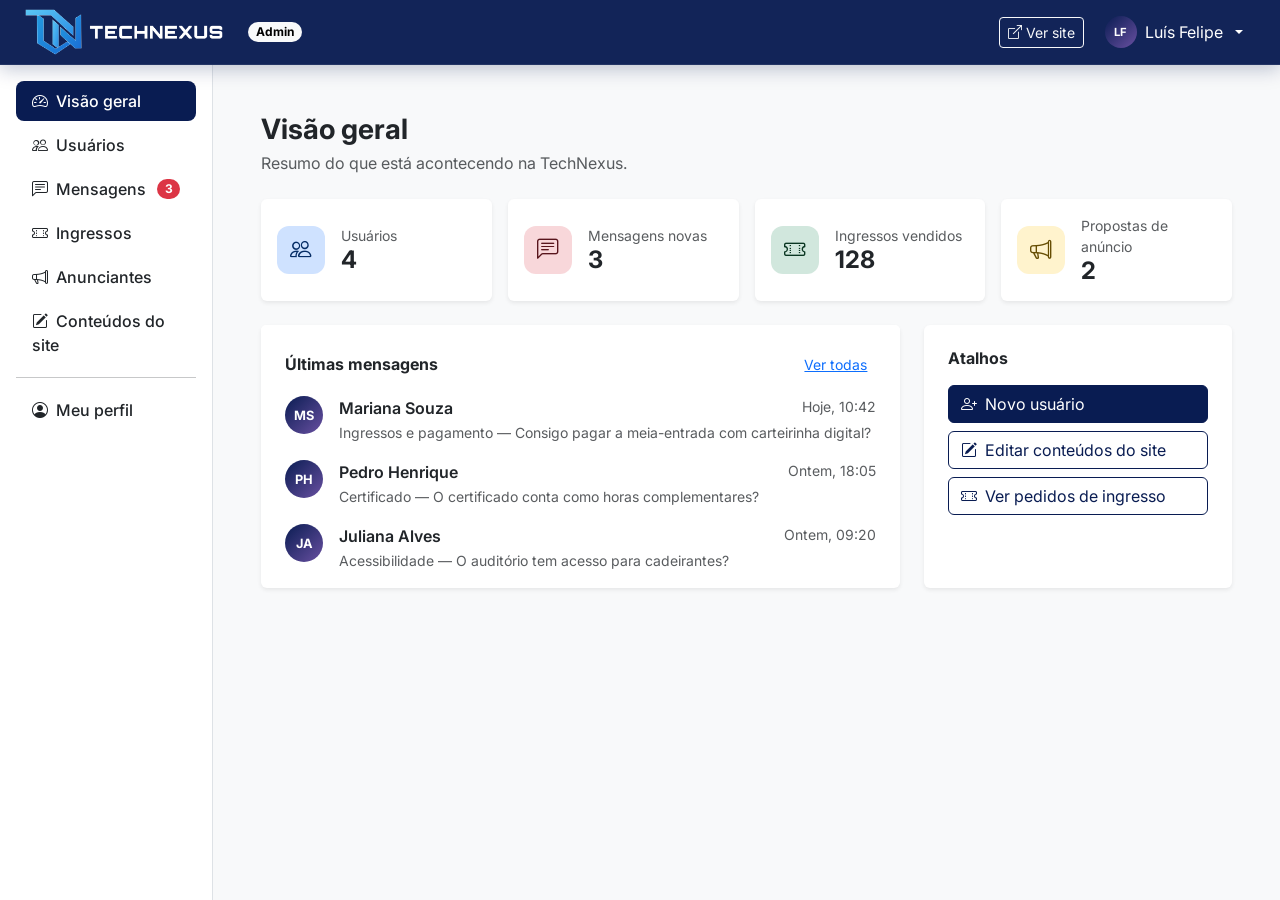
==== admin/index.html @ 6890a33f "Novas páginas, logos refeitas e palestrantes com rolagem - Logos refeitas sem os pontos de luz, com " ====
<!DOCTYPE html>
<html lang="pt-BR">
<head>
    <meta charset="UTF-8">
    <meta name="viewport" content="width=device-width, initial-scale=1.0">
    <meta name="robots" content="noindex, nofollow">
    <title>TechNexus | Painel Administrativo</title>
    <link rel="icon" type="image/png" href="../img/logo.sem.texto.png">
    <link rel="preconnect" href="https://fonts.googleapis.com">
    <link rel="preconnect" href="https://fonts.gstatic.com" crossorigin>
    <link href="https://fonts.googleapis.com/css2?family=Inter:wght@400;500;600;700;800&display=swap" rel="stylesheet">
    <link href="https://cdn.jsdelivr.net/npm/bootstrap@5.3.9/dist/css/bootstrap.min.css" rel="stylesheet" integrity="sha384-yEPZ7jP9S0QKiUQ0m3jjsO4ProIW7wvR9gXkI7JOGa2XVsw53Yke2bsdkBbjmmiX" crossorigin="anonymous">
    <link href="https://cdn.jsdelivr.net/npm/bootstrap-icons@1.11.3/font/bootstrap-icons.min.css" rel="stylesheet">
    <link rel="stylesheet" href="../css/style.css">
</head>
<body class="bg-light text-dark">
    <!-- ===== MENU SUPERIOR DO PAINEL ===== -->
    <header class="sticky-top">
        <nav class="navbar navbar-dark navbar-technexus" aria-label="Menu do painel">
            <div class="container-fluid px-3 px-lg-4">
                <div class="d-flex align-items-center gap-2">
                    <button class="btn btn-link text-white d-lg-none p-1" type="button" data-bs-toggle="offcanvas" data-bs-target="#menuAdmin" aria-controls="menuAdmin" aria-label="Abrir menu do painel">
                        <i class="bi bi-list fs-3"></i>
                    </button>
                    <a class="navbar-brand py-0" href="index.html">
                        <img src="../img/logo.horizontal.png" alt="TechNexus" width="200" height="48">
                    </a>
                    <span class="badge rounded-pill text-bg-light d-none d-sm-inline">Admin</span>
                </div>

                <div class="d-flex align-items-center gap-2">
                    <a href="../index.html" class="btn btn-sm btn-outline-light d-none d-md-inline-block"><i class="bi bi-box-arrow-up-right me-1"></i>Ver site</a>
                    <div class="dropdown">
                        <button class="btn btn-link text-white text-decoration-none dropdown-toggle d-flex align-items-center gap-2" type="button" data-bs-toggle="dropdown" aria-expanded="false">
                            <span class="admin-avatar admin-avatar-sm">LF</span>
                            <span class="d-none d-md-inline">Luís Felipe</span>
                        </button>
                        <ul class="dropdown-menu dropdown-menu-end shadow">
                            <li><h6 class="dropdown-header">admin@technexus.com.br</h6></li>
                            <li><button class="dropdown-item" type="button" data-abrir-aba="#aba-perfil"><i class="bi bi-person me-2"></i>Meu perfil</button></li>
                            <li><a class="dropdown-item d-md-none" href="../index.html"><i class="bi bi-box-arrow-up-right me-2"></i>Ver site</a></li>
                            <li><hr class="dropdown-divider"></li>
                            <li><a class="dropdown-item text-danger" href="../index.html"><i class="bi bi-box-arrow-right me-2"></i>Sair</a></li>
                        </ul>
                    </div>
                </div>
            </div>
        </nav>
    </header>

    <div class="container-fluid">
        <div class="row">
            <!-- ===== MENU LATERAL (no celular vira offcanvas) ===== -->
            <aside class="col-lg-3 col-xl-2 p-0 bg-white border-end admin-lateral">
                <div class="offcanvas-lg offcanvas-start" tabindex="-1" id="menuAdmin" aria-labelledby="menuAdminTitulo">
                    <div class="offcanvas-header border-bottom">
                        <h2 class="offcanvas-title h5 fw-bold mb-0" id="menuAdminTitulo">Painel</h2>
                        <button type="button" class="btn-close" data-bs-dismiss="offcanvas" data-bs-target="#menuAdmin" aria-label="Fechar"></button>
                    </div>
                    <div class="offcanvas-body p-3">
                        <nav class="nav nav-pills flex-column gap-1 w-100 admin-menu" role="tablist" aria-label="Seções do painel">
                            <button class="nav-link text-start active" data-bs-toggle="pill" data-bs-target="#aba-dashboard" type="button" role="tab" aria-controls="aba-dashboard" aria-selected="true"><i class="bi bi-speedometer2 me-2"></i>Visão geral</button>
                            <button class="nav-link text-start" data-bs-toggle="pill" data-bs-target="#aba-usuarios" type="button" role="tab" aria-controls="aba-usuarios" aria-selected="false"><i class="bi bi-people me-2"></i>Usuários</button>
                            <button class="nav-link text-start d-flex align-items-center" data-bs-toggle="pill" data-bs-target="#aba-mensagens" type="button" role="tab" aria-controls="aba-mensagens" aria-selected="false"><i class="bi bi-chat-left-text me-2"></i>Mensagens<span class="badge rounded-pill text-bg-danger ms-auto">3</span></button>
                            <button class="nav-link text-start" data-bs-toggle="pill" data-bs-target="#aba-ingressos" type="button" role="tab" aria-controls="aba-ingressos" aria-selected="false"><i class="bi bi-ticket-perforated me-2"></i>Ingressos</button>
                            <button class="nav-link text-start" data-bs-toggle="pill" data-bs-target="#aba-anunciantes" type="button" role="tab" aria-controls="aba-anunciantes" aria-selected="false"><i class="bi bi-megaphone me-2"></i>Anunciantes</button>
                            <button class="nav-link text-start" data-bs-toggle="pill" data-bs-target="#aba-conteudos" type="button" role="tab" aria-controls="aba-conteudos" aria-selected="false"><i class="bi bi-pencil-square me-2"></i>Conteúdos do site</button>
                            <hr class="my-2">
                            <button class="nav-link text-start" data-bs-toggle="pill" data-bs-target="#aba-perfil" type="button" role="tab" aria-controls="aba-perfil" aria-selected="false"><i class="bi bi-person-circle me-2"></i>Meu perfil</button>
                        </nav>
                    </div>
                </div>
            </aside>

            <!-- ===== CONTEÚDO ===== -->
            <main class="col-lg-9 col-xl-10 p-3 p-md-4 p-xl-5">
                <div class="tab-content">

                    <!-- ===================== VISÃO GERAL ===================== -->
                    <section class="tab-pane fade show active" id="aba-dashboard" role="tabpanel" tabindex="0">
                        <h1 class="h3 fw-bold mb-1">Visão geral</h1>
                        <p class="text-body-secondary mb-4">Resumo do que está acontecendo na TechNexus.</p>

                        <div class="row g-3 mb-4">
                            <div class="col-6 col-xl-3">
                                <div class="card border-0 shadow-sm h-100">
                                    <div class="card-body d-flex align-items-center gap-3">
                                        <span class="admin-icone bg-primary-subtle text-primary-emphasis"><i class="bi bi-people"></i></span>
                                        <div>
                                            <p class="small text-body-secondary mb-0">Usuários</p>
                                            <p class="h4 fw-bold mb-0">4</p>
                                        </div>
                                    </div>
                                </div>
                            </div>
                            <div class="col-6 col-xl-3">
                                <div class="card border-0 shadow-sm h-100">
                                    <div class="card-body d-flex align-items-center gap-3">
                                        <span class="admin-icone bg-danger-subtle text-danger-emphasis"><i class="bi bi-chat-left-text"></i></span>
                                        <div>
                                            <p class="small text-body-secondary mb-0">Mensagens novas</p>
                                            <p class="h4 fw-bold mb-0">3</p>
                                        </div>
                                    </div>
                                </div>
                            </div>
                            <div class="col-6 col-xl-3">
                                <div class="card border-0 shadow-sm h-100">
                                    <div class="card-body d-flex align-items-center gap-3">
                                        <span class="admin-icone bg-success-subtle text-success-emphasis"><i class="bi bi-ticket-perforated"></i></span>
                                        <div>
                                            <p class="small text-body-secondary mb-0">Ingressos vendidos</p>
                                            <p class="h4 fw-bold mb-0">128</p>
                                        </div>
                                    </div>
                                </div>
                            </div>
                            <div class="col-6 col-xl-3">
                                <div class="card border-0 shadow-sm h-100">
                                    <div class="card-body d-flex align-items-center gap-3">
                                        <span class="admin-icone bg-warning-subtle text-warning-emphasis"><i class="bi bi-megaphone"></i></span>
                                        <div>
                                            <p class="small text-body-secondary mb-0">Propostas de anúncio</p>
                                            <p class="h4 fw-bold mb-0">2</p>
                                        </div>
                                    </div>
                                </div>
                            </div>
                        </div>

                        <div class="row g-4">
                            <div class="col-12 col-xl-8">
                                <div class="card border-0 shadow-sm h-100">
                                    <div class="card-header bg-white border-0 pt-4 px-4 d-flex justify-content-between align-items-center">
                                        <h2 class="h6 fw-bold mb-0">Últimas mensagens</h2>
                                        <button class="btn btn-sm btn-link" type="button" data-abrir-aba="#aba-mensagens">Ver todas</button>
                                    </div>
                                    <div class="list-group list-group-flush px-2 pb-2">
                                        <div class="list-group-item d-flex gap-3 align-items-start border-0">
                                            <span class="admin-avatar">MS</span>
                                            <div class="flex-grow-1">
                                                <div class="d-flex justify-content-between"><span class="fw-semibold">Mariana Souza</span><small class="text-body-secondary">Hoje, 10:42</small></div>
                                                <small class="text-body-secondary">Ingressos e pagamento — Consigo pagar a meia-entrada com carteirinha digital?</small>
                                            </div>
                                        </div>
                                        <div class="list-group-item d-flex gap-3 align-items-start border-0">
                                            <span class="admin-avatar">PH</span>
                                            <div class="flex-grow-1">
                                                <div class="d-flex justify-content-between"><span class="fw-semibold">Pedro Henrique</span><small class="text-body-secondary">Ontem, 18:05</small></div>
                                                <small class="text-body-secondary">Certificado — O certificado conta como horas complementares?</small>
                                            </div>
                                        </div>
                                        <div class="list-group-item d-flex gap-3 align-items-start border-0">
                                            <span class="admin-avatar">JA</span>
                                            <div class="flex-grow-1">
                                                <div class="d-flex justify-content-between"><span class="fw-semibold">Juliana Alves</span><small class="text-body-secondary">Ontem, 09:20</small></div>
                                                <small class="text-body-secondary">Acessibilidade — O auditório tem acesso para cadeirantes?</small>
                                            </div>
                                        </div>
                                    </div>
                                </div>
                            </div>
                            <div class="col-12 col-xl-4">
                                <div class="card border-0 shadow-sm h-100">
                                    <div class="card-body p-4">
                                        <h2 class="h6 fw-bold mb-3">Atalhos</h2>
                                        <div class="d-grid gap-2">
                                            <button class="btn btn-primary text-start" type="button" data-bs-toggle="modal" data-bs-target="#modalUsuario"><i class="bi bi-person-plus me-2"></i>Novo usuário</button>
                                            <button class="btn btn-outline-primary text-start" type="button" data-abrir-aba="#aba-conteudos"><i class="bi bi-pencil-square me-2"></i>Editar conteúdos do site</button>
                                            <button class="btn btn-outline-primary text-start" type="button" data-abrir-aba="#aba-ingressos"><i class="bi bi-ticket-perforated me-2"></i>Ver pedidos de ingresso</button>
                                        </div>
                                    </div>
                                </div>
                            </div>
                        </div>
                    </section>

                    <!-- ===================== USUÁRIOS (CRUD) ===================== -->
                    <section class="tab-pane fade" id="aba-usuarios" role="tabpanel" tabindex="0">
                        <div class="d-flex flex-wrap justify-content-between align-items-center gap-3 mb-4">
                            <div>
                                <h1 class="h3 fw-bold mb-1">Usuários</h1>
                                <p class="text-body-secondary mb-0">Cadastre, edite e exclua quem tem acesso ao painel.</p>
                            </div>
                            <button class="btn btn-primary fw-semibold" type="button" data-bs-toggle="modal" data-bs-target="#modalUsuario"><i class="bi bi-person-plus me-2"></i>Novo usuário</button>
                        </div>

                        <div class="card border-0 shadow-sm">
                            <div class="card-body p-3 p-md-4">
                                <div class="input-group mb-3 admin-busca">
                                    <span class="input-group-text bg-white"><i class="bi bi-search"></i></span>
                                    <input type="search" class="form-control" placeholder="Buscar por nome ou e-mail" data-filtrar="#tabelaUsuarios" aria-label="Buscar usuários">
                                </div>
                                <div class="table-responsive">
                                    <table class="table table-hover align-middle mb-0" id="tabelaUsuarios">
                                        <thead class="table-light">
                                            <tr>
                                                <th scope="col">Usuário</th>
                                                <th scope="col" class="d-none d-md-table-cell">E-mail</th>
                                                <th scope="col">Perfil</th>
                                                <th scope="col" class="d-none d-sm-table-cell">Status</th>
                                                <th scope="col" class="text-end">Ações</th>
                                            </tr>
                                        </thead>
                                        <tbody>
                                            <tr>
                                                <td><div class="d-flex align-items-center gap-2"><span class="admin-avatar">LF</span><span class="fw-semibold">Luís Felipe</span></div></td>
                                                <td class="d-none d-md-table-cell">admin@technexus.com.br</td>
                                                <td><span class="badge text-bg-primary">Administrador</span></td>
                                                <td class="d-none d-sm-table-cell"><span class="badge bg-success-subtle text-success-emphasis">Ativo</span></td>
                                                <td class="text-end text-nowrap">
                                                    <button class="btn btn-sm btn-outline-primary" type="button" data-bs-toggle="modal" data-bs-target="#modalUsuario" data-nome="Luís Felipe" data-email="admin@technexus.com.br" data-perfil="admin" aria-label="Editar Luís Felipe"><i class="bi bi-pencil"></i></button>
                                                    <button class="btn btn-sm btn-outline-danger" type="button" data-bs-toggle="modal" data-bs-target="#modalExcluir" data-nome="Luís Felipe" aria-label="Excluir Luís Felipe"><i class="bi bi-trash"></i></button>
                                                </td>
                                            </tr>
                                            <tr>
                                                <td><div class="d-flex align-items-center gap-2"><span class="admin-avatar">MA</span><span class="fw-semibold">Mariana</span></div></td>
                                                <td class="d-none d-md-table-cell">mari@technexus.com.br</td>
                                                <td><span class="badge text-bg-primary">Administrador</span></td>
                                                <td class="d-none d-sm-table-cell"><span class="badge bg-success-subtle text-success-emphasis">Ativo</span></td>
                                                <td class="text-end text-nowrap">
                                                    <button class="btn btn-sm btn-outline-primary" type="button" data-bs-toggle="modal" data-bs-target="#modalUsuario" data-nome="Mariana" data-email="mari@technexus.com.br" data-perfil="admin" aria-label="Editar Mariana"><i class="bi bi-pencil"></i></button>
                                                    <button class="btn btn-sm btn-outline-danger" type="button" data-bs-toggle="modal" data-bs-target="#modalExcluir" data-nome="Mariana" aria-label="Excluir Mariana"><i class="bi bi-trash"></i></button>
                                                </td>
                                            </tr>
                                            <tr>
                                                <td><div class="d-flex align-items-center gap-2"><span class="admin-avatar">IS</span><span class="fw-semibold">Isabela</span></div></td>
                                                <td class="d-none d-md-table-cell">isa@technexus.com.br</td>
                                                <td><span class="badge bg-secondary-subtle text-secondary-emphasis">Editor</span></td>
                                                <td class="d-none d-sm-table-cell"><span class="badge bg-success-subtle text-success-emphasis">Ativo</span></td>
                                                <td class="text-end text-nowrap">
                                                    <button class="btn btn-sm btn-outline-primary" type="button" data-bs-toggle="modal" data-bs-target="#modalUsuario" data-nome="Isabela" data-email="isa@technexus.com.br" data-perfil="editor" aria-label="Editar Isabela"><i class="bi bi-pencil"></i></button>
                                                    <button class="btn btn-sm btn-outline-danger" type="button" data-bs-toggle="modal" data-bs-target="#modalExcluir" data-nome="Isabela" aria-label="Excluir Isabela"><i class="bi bi-trash"></i></button>
                                                </td>
                                            </tr>
                                            <tr>
                                                <td><div class="d-flex align-items-center gap-2"><span class="admin-avatar">CO</span><span class="fw-semibold">Comercial</span></div></td>
                                                <td class="d-none d-md-table-cell">comercial@technexus.com.br</td>
                                                <td><span class="badge bg-secondary-subtle text-secondary-emphasis">Editor</span></td>
                                                <td class="d-none d-sm-table-cell"><span class="badge bg-secondary-subtle text-secondary-emphasis">Inativo</span></td>
                                                <td class="text-end text-nowrap">
                                                    <button class="btn btn-sm btn-outline-primary" type="button" data-bs-toggle="modal" data-bs-target="#modalUsuario" data-nome="Comercial" data-email="comercial@technexus.com.br" data-perfil="editor" aria-label="Editar Comercial"><i class="bi bi-pencil"></i></button>
                                                    <button class="btn btn-sm btn-outline-danger" type="button" data-bs-toggle="modal" data-bs-target="#modalExcluir" data-nome="Comercial" aria-label="Excluir Comercial"><i class="bi bi-trash"></i></button>
                                                </td>
                                            </tr>
                                        </tbody>
                                    </table>
                                </div>
                            </div>
                        </div>
                    </section>

                    <!-- ===================== MENSAGENS DE CONTATO ===================== -->
                    <section class="tab-pane fade" id="aba-mensagens" role="tabpanel" tabindex="0">
                        <h1 class="h3 fw-bold mb-1">Mensagens</h1>
                        <p class="text-body-secondary mb-4">Dúvidas enviadas pelo formulário da página Saiba mais.</p>

                        <div class="card border-0 shadow-sm">
                            <div class="card-body p-3 p-md-4">
                                <div class="d-flex flex-wrap gap-2 justify-content-between mb-3">
                                    <div class="btn-group" role="group" aria-label="Filtrar mensagens">
                                        <input type="radio" class="btn-check" name="filtroMsg" id="filtroTodas" autocomplete="off" checked>
                                        <label class="btn btn-sm btn-outline-primary" for="filtroTodas">Todas</label>
                                        <input type="radio" class="btn-check" name="filtroMsg" id="filtroNovas" autocomplete="off">
                                        <label class="btn btn-sm btn-outline-primary" for="filtroNovas">Não lidas</label>
                                        <input type="radio" class="btn-check" name="filtroMsg" id="filtroRespondidas" autocomplete="off">
                                        <label class="btn btn-sm btn-outline-primary" for="filtroRespondidas">Respondidas</label>
                                    </div>
                                    <div class="input-group input-group-sm admin-busca">
                                        <span class="input-group-text bg-white"><i class="bi bi-search"></i></span>
                                        <input type="search" class="form-control" placeholder="Buscar mensagem" data-filtrar="#tabelaMensagens" aria-label="Buscar mensagens">
                                    </div>
                                </div>
                                <div class="table-responsive">
                                    <table class="table table-hover align-middle mb-0" id="tabelaMensagens">
                                        <thead class="table-light">
                                            <tr>
                                                <th scope="col">Nome</th>
                                                <th scope="col">Assunto</th>
                                                <th scope="col" class="d-none d-md-table-cell">Recebida em</th>
                                                <th scope="col" class="d-none d-sm-table-cell">Status</th>
                                                <th scope="col" class="text-end">Ações</th>
                                            </tr>
                                        </thead>
                                        <tbody>
                                            <tr class="fw-semibold">
                                                <td>Mariana Souza</td>
                                                <td>Ingressos e pagamento</td>
                                                <td class="d-none d-md-table-cell">17/11/2026 10:42</td>
                                                <td class="d-none d-sm-table-cell"><span class="badge bg-danger-subtle text-danger-emphasis">Nova</span></td>
                                                <td class="text-end text-nowrap">
                                                    <button class="btn btn-sm btn-outline-primary" type="button" data-bs-toggle="modal" data-bs-target="#modalMensagem" data-nome="Mariana Souza" data-email="mariana.souza@email.com" data-assunto="Ingressos e pagamento" data-data="17/11/2026 10:42" data-mensagem="Olá! Consigo pagar a meia-entrada usando a carteirinha estudantil digital ou preciso levar a física?" aria-label="Ver mensagem de Mariana Souza"><i class="bi bi-eye"></i></button>
                                                    <button class="btn btn-sm btn-outline-danger" type="button" data-bs-toggle="modal" data-bs-target="#modalExcluir" data-nome="a mensagem de Mariana Souza" aria-label="Excluir mensagem de Mariana Souza"><i class="bi bi-trash"></i></button>
                                                </td>
                                            </tr>
                                            <tr class="fw-semibold">
                                                <td>Pedro Henrique</td>
                                                <td>Certificado</td>
                                                <td class="d-none d-md-table-cell">16/11/2026 18:05</td>
                                                <td class="d-none d-sm-table-cell"><span class="badge bg-danger-subtle text-danger-emphasis">Nova</span></td>
                                                <td class="text-end text-nowrap">
                                                    <button class="btn btn-sm btn-outline-primary" type="button" data-bs-toggle="modal" data-bs-target="#modalMensagem" data-nome="Pedro Henrique" data-email="pedro.h@email.com" data-assunto="Certificado" data-data="16/11/2026 18:05" data-mensagem="O certificado de 8 horas é aceito como horas complementares na minha faculdade? Ele vem com carga horária?" aria-label="Ver mensagem de Pedro Henrique"><i class="bi bi-eye"></i></button>
                                                    <button class="btn btn-sm btn-outline-danger" type="button" data-bs-toggle="modal" data-bs-target="#modalExcluir" data-nome="a mensagem de Pedro Henrique" aria-label="Excluir mensagem de Pedro Henrique"><i class="bi bi-trash"></i></button>
                                                </td>
                                            </tr>
                                            <tr class="fw-semibold">
                                                <td>Juliana Alves</td>
                                                <td>Acessibilidade</td>
                                                <td class="d-none d-md-table-cell">16/11/2026 09:20</td>
                                                <td class="d-none d-sm-table-cell"><span class="badge bg-danger-subtle text-danger-emphasis">Nova</span></td>
                                                <td class="text-end text-nowrap">
                                                    <button class="btn btn-sm btn-outline-primary" type="button" data-bs-toggle="modal" data-bs-target="#modalMensagem" data-nome="Juliana Alves" data-email="ju.alves@email.com" data-assunto="Acessibilidade" data-data="16/11/2026 09:20" data-mensagem="O Auditório Araújo Vianna tem acesso para cadeirantes e lugares reservados?" aria-label="Ver mensagem de Juliana Alves"><i class="bi bi-eye"></i></button>
                                                    <button class="btn btn-sm btn-outline-danger" type="button" data-bs-toggle="modal" data-bs-target="#modalExcluir" data-nome="a mensagem de Juliana Alves" aria-label="Excluir mensagem de Juliana Alves"><i class="bi bi-trash"></i></button>
                                                </td>
                                            </tr>
                                            <tr>
                                                <td>Rafael Lima</td>
                                                <td>Sugestão ou elogio</td>
                                                <td class="d-none d-md-table-cell">12/11/2026 14:31</td>
                                                <td class="d-none d-sm-table-cell"><span class="badge bg-success-subtle text-success-emphasis">Respondida</span></td>
                                                <td class="text-end text-nowrap">
                                                    <button class="btn btn-sm btn-outline-primary" type="button" data-bs-toggle="modal" data-bs-target="#modalMensagem" data-nome="Rafael Lima" data-email="rafael.lima@email.com" data-assunto="Sugestão ou elogio" data-data="12/11/2026 14:31" data-mensagem="Seria ótimo ter uma palestra sobre computação quântica na próxima edição!" aria-label="Ver mensagem de Rafael Lima"><i class="bi bi-eye"></i></button>
                                                    <button class="btn btn-sm btn-outline-danger" type="button" data-bs-toggle="modal" data-bs-target="#modalExcluir" data-nome="a mensagem de Rafael Lima" aria-label="Excluir mensagem de Rafael Lima"><i class="bi bi-trash"></i></button>
                                                </td>
                                            </tr>
                                        </tbody>
                                    </table>
                                </div>
                            </div>
                        </div>
                    </section>

                    <!-- ===================== INGRESSOS ===================== -->
                    <section class="tab-pane fade" id="aba-ingressos" role="tabpanel" tabindex="0">
                        <h1 class="h3 fw-bold mb-1">Ingressos</h1>
                        <p class="text-body-secondary mb-4">Pedidos feitos pela página de compra.</p>

                        <div class="card border-0 shadow-sm">
                            <div class="card-body p-3 p-md-4">
                                <div class="input-group mb-3 admin-busca">
                                    <span class="input-group-text bg-white"><i class="bi bi-search"></i></span>
                                    <input type="search" class="form-control" placeholder="Buscar por pedido ou comprador" data-filtrar="#tabelaIngressos" aria-label="Buscar pedidos">
                                </div>
                                <div class="table-responsive">
                                    <table class="table table-hover align-middle mb-0" id="tabelaIngressos">
                                        <thead class="table-light">
                                            <tr>
                                                <th scope="col">Pedido</th>
                                                <th scope="col">Comprador</th>
                                                <th scope="col">Ingresso</th>
                                                <th scope="col" class="d-none d-sm-table-cell">Qtd.</th>
                                                <th scope="col">Total</th>
                                                <th scope="col" class="d-none d-md-table-cell">Pagamento</th>
                                                <th scope="col">Status</th>
                                            </tr>
                                        </thead>
                                        <tbody>
                                            <tr>
                                                <td class="fw-semibold">#1042</td>
                                                <td>Ana Beatriz</td>
                                                <td>Estudante</td>
                                                <td class="d-none d-sm-table-cell">1</td>
                                                <td>R$ 60,00</td>
                                                <td class="d-none d-md-table-cell"><i class="bi bi-qr-code me-1"></i>Pix</td>
                                                <td><span class="badge bg-success-subtle text-success-emphasis">Pago</span></td>
                                            </tr>
                                            <tr>
                                                <td class="fw-semibold">#1041</td>
                                                <td>Carlos Eduardo</td>
                                                <td>VIP</td>
                                                <td class="d-none d-sm-table-cell">2</td>
                                                <td>R$ 440,00</td>
                                                <td class="d-none d-md-table-cell"><i class="bi bi-credit-card me-1"></i>Cartão</td>
                                                <td><span class="badge bg-success-subtle text-success-emphasis">Pago</span></td>
                                            </tr>
                                            <tr>
                                                <td class="fw-semibold">#1040</td>
                                                <td>Fernanda Costa</td>
                                                <td>Inteira</td>
                                                <td class="d-none d-sm-table-cell">1</td>
                                                <td>R$ 120,00</td>
                                                <td class="d-none d-md-table-cell"><i class="bi bi-upc me-1"></i>Boleto</td>
                                                <td><span class="badge bg-warning-subtle text-warning-emphasis">Aguardando</span></td>
                                            </tr>
                                            <tr>
                                                <td class="fw-semibold">#1039</td>
                                                <td>Gabriel Martins</td>
                                                <td>Inteira</td>
                                                <td class="d-none d-sm-table-cell">3</td>
                                                <td>R$ 360,00</td>
                                                <td class="d-none d-md-table-cell"><i class="bi bi-qr-code me-1"></i>Pix</td>
                                                <td><span class="badge bg-secondary-subtle text-secondary-emphasis">Cancelado</span></td>
                                            </tr>
                                        </tbody>
                                    </table>
                                </div>
                            </div>
                        </div>
                    </section>

                    <!-- ===================== ANUNCIANTES ===================== -->
                    <section class="tab-pane fade" id="aba-anunciantes" role="tabpanel" tabindex="0">
                        <h1 class="h3 fw-bold mb-1">Anunciantes</h1>
                        <p class="text-body-secondary mb-4">Propostas enviadas pela página Anuncie aqui.</p>

                        <div class="card border-0 shadow-sm">
                            <div class="card-body p-3 p-md-4">
                                <div class="table-responsive">
                                    <table class="table table-hover align-middle mb-0">
                                        <thead class="table-light">
                                            <tr>
                                                <th scope="col">Empresa</th>
                                                <th scope="col" class="d-none d-md-table-cell">Responsável</th>
                                                <th scope="col">Cota</th>
                                                <th scope="col" class="d-none d-sm-table-cell">Recebida em</th>
                                                <th scope="col">Status</th>
                                                <th scope="col" class="text-end">Ações</th>
                                            </tr>
                                        </thead>
                                        <tbody>
                                            <tr>
                                                <td class="fw-semibold">Empresa Exemplo Ltda.</td>
                                                <td class="d-none d-md-table-cell">Roberta Dias</td>
                                                <td><span class="badge bg-warning-subtle text-warning-emphasis">Ouro</span></td>
                                                <td class="d-none d-sm-table-cell">15/11/2026</td>
                                                <td><span class="badge bg-danger-subtle text-danger-emphasis">Nova</span></td>
                                                <td class="text-end text-nowrap">
                                                    <button class="btn btn-sm btn-outline-success" type="button" aria-label="Aprovar proposta"><i class="bi bi-check-lg"></i></button>
                                                    <button class="btn btn-sm btn-outline-danger" type="button" data-bs-toggle="modal" data-bs-target="#modalExcluir" data-nome="a proposta da Empresa Exemplo" aria-label="Excluir proposta"><i class="bi bi-trash"></i></button>
                                                </td>
                                            </tr>
                                            <tr>
                                                <td class="fw-semibold">Startup Modelo</td>
                                                <td class="d-none d-md-table-cell">Thiago Rocha</td>
                                                <td><span class="badge bg-secondary-subtle text-secondary-emphasis">Prata</span></td>
                                                <td class="d-none d-sm-table-cell">10/11/2026</td>
                                                <td><span class="badge bg-success-subtle text-success-emphasis">Aprovada</span></td>
                                                <td class="text-end text-nowrap">
                                                    <button class="btn btn-sm btn-outline-success" type="button" aria-label="Aprovar proposta" disabled><i class="bi bi-check-lg"></i></button>
                                                    <button class="btn btn-sm btn-outline-danger" type="button" data-bs-toggle="modal" data-bs-target="#modalExcluir" data-nome="a proposta da Startup Modelo" aria-label="Excluir proposta"><i class="bi bi-trash"></i></button>
                                                </td>
                                            </tr>
                                        </tbody>
                                    </table>
                                </div>
                            </div>
                        </div>
                    </section>

                    <!-- ===================== CONTEÚDOS DO SITE ===================== -->
                    <section class="tab-pane fade" id="aba-conteudos" role="tabpanel" tabindex="0">
                        <h1 class="h3 fw-bold mb-1">Conteúdos do site</h1>
                        <p class="text-body-secondary mb-4">Edite os textos que aparecem nas páginas públicas.</p>

                        <div class="row g-4">
                            <!-- Conteúdo 1: banner da página inicial -->
                            <div class="col-12 col-xxl-6">
                                <form class="card border-0 shadow-sm form-card h-100" data-salvar>
                                    <div class="card-body p-4">
                                        <h2 class="h5 fw-bold mb-1"><i class="bi bi-house-door me-2 text-primary"></i>Banner da página inicial</h2>
                                        <p class="small text-body-secondary mb-4">Primeira coisa que o visitante vê no site.</p>
                                        <div class="mb-3">
                                            <label for="bannerTitulo" class="form-label fw-semibold">Título</label>
                                            <input type="text" class="form-control" id="bannerTitulo" value="Bem-vindo à TechNexus" autocomplete="off">
                                        </div>
                                        <div class="mb-3">
                                            <label for="bannerFrase" class="form-label fw-semibold">Frase de destaque</label>
                                            <input type="text" class="form-control" id="bannerFrase" value="Tecnologia • Conhecimento • Conexões" autocomplete="off">
                                        </div>
                                        <div class="mb-4">
                                            <label for="bannerTexto" class="form-label fw-semibold">Texto</label>
                                            <textarea class="form-control" id="bannerTexto" rows="3" autocomplete="off">Um encontro para conhecer ideias, compartilhar experiências e descobrir soluções para o futuro da tecnologia.</textarea>
                                        </div>
                                        <button type="submit" class="btn btn-primary fw-semibold"><i class="bi bi-check2 me-2"></i>Salvar</button>
                                    </div>
                                </form>
                            </div>

                            <!-- Conteúdo 2: local e horário -->
                            <div class="col-12 col-xxl-6">
                                <form class="card border-0 shadow-sm form-card h-100" data-salvar>
                                    <div class="card-body p-4">
                                        <h2 class="h5 fw-bold mb-1"><i class="bi bi-geo-alt me-2 text-primary"></i>Local e horário</h2>
                                        <p class="small text-body-secondary mb-4">Aparece no rodapé e na página Saiba mais.</p>
                                        <div class="mb-3">
                                            <label for="localNome" class="form-label fw-semibold">Local</label>
                                            <input type="text" class="form-control" id="localNome" value="Auditório Araújo Vianna" autocomplete="off">
                                        </div>
                                        <div class="mb-3">
                                            <label for="localEndereco" class="form-label fw-semibold">Endereço</label>
                                            <input type="text" class="form-control" id="localEndereco" value="Av. Osvaldo Aranha, 685 — Parque Farroupilha, Porto Alegre - RS" autocomplete="off">
                                        </div>
                                        <div class="row g-3 mb-4">
                                            <div class="col-6">
                                                <label for="horaInicio" class="form-label fw-semibold">Início</label>
                                                <input type="time" class="form-control" id="horaInicio" value="08:30">
                                            </div>
                                            <div class="col-6">
                                                <label for="horaFim" class="form-label fw-semibold">Término</label>
                                                <input type="time" class="form-control" id="horaFim" value="17:00">
                                            </div>
                                        </div>
                                        <button type="submit" class="btn btn-primary fw-semibold"><i class="bi bi-check2 me-2"></i>Salvar</button>
                                    </div>
                                </form>
                            </div>

                            <!-- Conteúdo 3: palestras -->
                            <div class="col-12">
                                <form class="card border-0 shadow-sm form-card" data-salvar>
                                    <div class="card-body p-4">
                                        <h2 class="h5 fw-bold mb-1"><i class="bi bi-mic me-2 text-primary"></i>Palestras</h2>
                                        <p class="small text-body-secondary mb-4">Títulos e descrições das três palestras do evento.</p>

                                        <div class="accordion mb-4" id="editarPalestras">
                                            <div class="accordion-item">
                                                <h3 class="accordion-header">
                                                    <button class="accordion-button fw-semibold" type="button" data-bs-toggle="collapse" data-bs-target="#palestra1" aria-expanded="true" aria-controls="palestra1">Inteligência Artificial</button>
                                                </h3>
                                                <div id="palestra1" class="accordion-collapse collapse show" data-bs-parent="#editarPalestras">
                                                    <div class="accordion-body row g-3">
                                                        <div class="col-12 col-md-8">
                                                            <label for="p1Titulo" class="form-label fw-semibold">Título</label>
                                                            <input type="text" class="form-control" id="p1Titulo" value="O Futuro da IA e o Comportamento Humano" autocomplete="off">
                                                        </div>
                                                        <div class="col-12 col-md-4">
                                                            <label for="p1Palestrante" class="form-label fw-semibold">Palestrante</label>
                                                            <input type="text" class="form-control" id="p1Palestrante" value="Levi Martinelo" autocomplete="off">
                                                        </div>
                                                        <div class="col-12">
                                                            <label for="p1Descricao" class="form-label fw-semibold">Descrição</label>
                                                            <textarea class="form-control" id="p1Descricao" rows="2" autocomplete="off">Como os modelos generativos transformam a educação e o mercado de trabalho.</textarea>
                                                        </div>
                                                    </div>
                                                </div>
                                            </div>
                                            <div class="accordion-item">
                                                <h3 class="accordion-header">
                                                    <button class="accordion-button collapsed fw-semibold" type="button" data-bs-toggle="collapse" data-bs-target="#palestra2" aria-expanded="false" aria-controls="palestra2">Cibersegurança</button>
                                                </h3>
                                                <div id="palestra2" class="accordion-collapse collapse" data-bs-parent="#editarPalestras">
                                                    <div class="accordion-body row g-3">
                                                        <div class="col-12 col-md-8">
                                                            <label for="p2Titulo" class="form-label fw-semibold">Título</label>
                                                            <input type="text" class="form-control" id="p2Titulo" value="Defesa Cibernética na Era das Ameaças Automatizadas" autocomplete="off">
                                                        </div>
                                                        <div class="col-12 col-md-4">
                                                            <label for="p2Palestrante" class="form-label fw-semibold">Palestrante</label>
                                                            <input type="text" class="form-control" id="p2Palestrante" value="Aron Ribeiro" autocomplete="off">
                                                        </div>
                                                        <div class="col-12">
                                                            <label for="p2Descricao" class="form-label fw-semibold">Descrição</label>
                                                            <textarea class="form-control" id="p2Descricao" rows="2" autocomplete="off">Proteção de dados e estratégias para reduzir riscos no ambiente digital.</textarea>
                                                        </div>
                                                    </div>
                                                </div>
                                            </div>
                                            <div class="accordion-item">
                                                <h3 class="accordion-header">
                                                    <button class="accordion-button collapsed fw-semibold" type="button" data-bs-toggle="collapse" data-bs-target="#palestra3" aria-expanded="false" aria-controls="palestra3">Sustentabilidade</button>
                                                </h3>
                                                <div id="palestra3" class="accordion-collapse collapse" data-bs-parent="#editarPalestras">
                                                    <div class="accordion-body row g-3">
                                                        <div class="col-12 col-md-8">
                                                            <label for="p3Titulo" class="form-label fw-semibold">Título</label>
                                                            <input type="text" class="form-control" id="p3Titulo" value="Tecnologia Verde e Transição Energética" autocomplete="off">
                                                        </div>
                                                        <div class="col-12 col-md-4">
                                                            <label for="p3Palestrante" class="form-label fw-semibold">Palestrante</label>
                                                            <input type="text" class="form-control" id="p3Palestrante" value="Carmen Sualinno" autocomplete="off">
                                                        </div>
                                                        <div class="col-12">
                                                            <label for="p3Descricao" class="form-label fw-semibold">Descrição</label>
                                                            <textarea class="form-control" id="p3Descricao" rows="2" autocomplete="off">Inovações tecnológicas aplicadas à descarbonização e à economia sustentável.</textarea>
                                                        </div>
                                                    </div>
                                                </div>
                                            </div>
                                        </div>
                                        <button type="submit" class="btn btn-primary fw-semibold"><i class="bi bi-check2 me-2"></i>Salvar palestras</button>
                                    </div>
                                </form>
                            </div>
                        </div>
                    </section>

                    <!-- ===================== MEU PERFIL (usuário logado) ===================== -->
                    <section class="tab-pane fade" id="aba-perfil" role="tabpanel" tabindex="0">
                        <h1 class="h3 fw-bold mb-1">Meu perfil</h1>
                        <p class="text-body-secondary mb-4">Seus dados de acesso ao painel.</p>

                        <div class="row g-4">
                            <div class="col-12 col-lg-4">
                                <div class="card border-0 shadow-sm text-center h-100">
                                    <div class="card-body p-4">
                                        <img src="https://placehold.co/160x160/091c52/ffffff?text=LF" alt="Foto de perfil" class="rounded-circle mb-3 admin-foto" id="fotoPerfilPreview" width="120" height="120">
                                        <h2 class="h5 fw-bold mb-0">Luís Felipe</h2>
                                        <p class="small text-body-secondary mb-3">Administrador</p>
                                        <label for="fotoPerfil" class="btn btn-sm btn-outline-primary"><i class="bi bi-camera me-1"></i>Trocar foto</label>
                                        <input type="file" class="d-none" id="fotoPerfil" accept="image/*" data-preview="#fotoPerfilPreview">
                                        <hr>
                                        <ul class="list-unstyled small text-start mb-0">
                                            <li class="d-flex justify-content-between mb-2"><span class="text-body-secondary">Último acesso</span><span>17/11/2026 09:12</span></li>
                                            <li class="d-flex justify-content-between"><span class="text-body-secondary">Membro desde</span><span>01/10/2026</span></li>
                                        </ul>
                                    </div>
                                </div>
                            </div>
                            <div class="col-12 col-lg-8">
                                <form class="card border-0 shadow-sm form-card h-100" data-salvar>
                                    <div class="card-body p-4">
                                        <h2 class="h6 fw-bold text-uppercase text-primary-emphasis mb-3">Dados pessoais</h2>
                                        <div class="row g-3 mb-4">
                                            <div class="col-12 col-md-6">
                                                <label for="perfilNome" class="form-label fw-semibold">Nome</label>
                                                <input type="text" class="form-control" id="perfilNome" value="Luís Felipe" autocomplete="name">
                                            </div>
                                            <div class="col-12 col-md-6">
                                                <label for="perfilEmail" class="form-label fw-semibold">E-mail</label>
                                                <input type="email" class="form-control" id="perfilEmail" value="admin@technexus.com.br" autocomplete="email" inputmode="email">
                                            </div>
                                        </div>
                                        <h2 class="h6 fw-bold text-uppercase text-primary-emphasis mb-3">Alterar senha</h2>
                                        <div class="row g-3 mb-4">
                                            <div class="col-12 col-md-4">
                                                <label for="senhaAtual" class="form-label fw-semibold">Senha atual</label>
                                                <input type="password" class="form-control" id="senhaAtual" autocomplete="current-password">
                                            </div>
                                            <div class="col-12 col-md-4">
                                                <label for="senhaNova" class="form-label fw-semibold">Nova senha</label>
                                                <input type="password" class="form-control" id="senhaNova" autocomplete="new-password" minlength="8">
                                            </div>
                                            <div class="col-12 col-md-4">
                                                <label for="senhaConfirmar" class="form-label fw-semibold">Confirmar senha</label>
                                                <input type="password" class="form-control" id="senhaConfirmar" autocomplete="new-password" minlength="8">
                                            </div>
                                        </div>
                                        <button type="submit" class="btn btn-primary fw-semibold"><i class="bi bi-check2 me-2"></i>Salvar alterações</button>
                                    </div>
                                </form>
                            </div>
                        </div>
                    </section>
                </div>
            </main>
        </div>
    </div>

    <!-- ===================== MODAL: NOVO / EDITAR USUÁRIO ===================== -->
    <div class="modal fade" id="modalUsuario" tabindex="-1" aria-labelledby="modalUsuarioTitulo" aria-hidden="true">
        <div class="modal-dialog modal-dialog-centered">
            <form class="modal-content form-card" data-salvar>
                <div class="modal-header">
                    <h2 class="modal-title h5 fw-bold" id="modalUsuarioTitulo">Novo usuário</h2>
                    <button type="button" class="btn-close" data-bs-dismiss="modal" aria-label="Fechar"></button>
                </div>
                <div class="modal-body">
                    <div class="d-flex align-items-center gap-3 mb-4">
                        <img src="https://placehold.co/160x160/eef1f8/526078?text=Foto" alt="Foto do usuário" class="rounded-circle admin-foto" id="fotoUsuarioPreview" width="72" height="72">
                        <div>
                            <label for="fotoUsuario" class="btn btn-sm btn-outline-primary"><i class="bi bi-upload me-1"></i>Enviar foto</label>
                            <input type="file" class="d-none" id="fotoUsuario" name="foto" accept="image/*" data-preview="#fotoUsuarioPreview">
                            <div class="form-text">JPG ou PNG, até 2 MB.</div>
                        </div>
                    </div>
                    <div class="mb-3">
                        <label for="usuarioNome" class="form-label fw-semibold">Nome *</label>
                        <input type="text" class="form-control" id="usuarioNome" name="nome" autocomplete="off" required>
                    </div>
                    <div class="mb-3">
                        <label for="usuarioEmail" class="form-label fw-semibold">E-mail *</label>
                        <input type="email" class="form-control" id="usuarioEmail" name="email" autocomplete="off" inputmode="email" required>
                    </div>
                    <div class="row g-3">
                        <div class="col-12 col-sm-6">
                            <label for="usuarioPerfil" class="form-label fw-semibold">Perfil *</label>
                            <select class="form-select" id="usuarioPerfil" name="perfil" required>
                                <option value="admin">Administrador</option>
                                <option value="editor" selected>Editor</option>
                            </select>
                        </div>
                        <div class="col-12 col-sm-6">
                            <label for="usuarioSenha" class="form-label fw-semibold">Senha <span id="senhaObrigatoria">*</span></label>
                            <input type="password" class="form-control" id="usuarioSenha" name="senha" autocomplete="new-password" minlength="8" required>
                            <div class="form-text d-none" id="senhaDica">Deixe em branco para manter a atual.</div>
                        </div>
                    </div>
                    <div class="form-check form-switch mt-3">
                        <input class="form-check-input" type="checkbox" role="switch" id="usuarioAtivo" name="ativo" checked>
                        <label class="form-check-label" for="usuarioAtivo">Usuário ativo</label>
                    </div>
                </div>
                <div class="modal-footer">
                    <button type="button" class="btn btn-outline-secondary" data-bs-dismiss="modal">Cancelar</button>
                    <button type="submit" class="btn btn-primary fw-semibold">Salvar</button>
                </div>
            </form>
        </div>
    </div>

    <!-- ===================== MODAL: CONFIRMAR EXCLUSÃO ===================== -->
    <div class="modal fade" id="modalExcluir" tabindex="-1" aria-labelledby="modalExcluirTitulo" aria-hidden="true">
        <div class="modal-dialog modal-dialog-centered modal-sm">
            <div class="modal-content">
                <div class="modal-body text-center p-4">
                    <span class="admin-icone bg-danger-subtle text-danger-emphasis mx-auto mb-3"><i class="bi bi-trash"></i></span>
                    <h2 class="h5 fw-bold" id="modalExcluirTitulo">Excluir?</h2>
                    <p class="small text-body-secondary mb-4">Tem certeza que deseja excluir <strong id="excluirNome">este item</strong>? Essa ação não pode ser desfeita.</p>
                    <div class="d-flex gap-2">
                        <button type="button" class="btn btn-outline-secondary w-50" data-bs-dismiss="modal">Cancelar</button>
                        <button type="button" class="btn btn-danger w-50" data-bs-dismiss="modal">Excluir</button>
                    </div>
                </div>
            </div>
        </div>
    </div>

    <!-- ===================== MODAL: VER MENSAGEM ===================== -->
    <div class="modal fade" id="modalMensagem" tabindex="-1" aria-labelledby="modalMensagemTitulo" aria-hidden="true">
        <div class="modal-dialog modal-dialog-centered modal-lg">
            <div class="modal-content">
                <div class="modal-header">
                    <div>
                        <h2 class="modal-title h5 fw-bold" id="modalMensagemTitulo">Mensagem</h2>
                        <span class="badge bg-primary-subtle text-primary-emphasis" id="msgAssunto"></span>
                    </div>
                    <button type="button" class="btn-close" data-bs-dismiss="modal" aria-label="Fechar"></button>
                </div>
                <div class="modal-body">
                    <dl class="row small mb-3">
                        <dt class="col-sm-3 text-body-secondary fw-normal">De</dt>
                        <dd class="col-sm-9 fw-semibold" id="msgNome"></dd>
                        <dt class="col-sm-3 text-body-secondary fw-normal">E-mail</dt>
                        <dd class="col-sm-9" id="msgEmail"></dd>
                        <dt class="col-sm-3 text-body-secondary fw-normal">Recebida em</dt>
                        <dd class="col-sm-9 mb-0" id="msgData"></dd>
                    </dl>
                    <div class="p-3 bg-light rounded-3 mb-3" id="msgTexto"></div>
                    <label for="msgResposta" class="form-label fw-semibold">Responder</label>
                    <textarea class="form-control" id="msgResposta" rows="3" placeholder="Escreva a resposta que será enviada por e-mail..."></textarea>
                </div>
                <div class="modal-footer">
                    <button type="button" class="btn btn-outline-secondary" data-bs-dismiss="modal">Fechar</button>
                    <button type="button" class="btn btn-primary fw-semibold" data-bs-dismiss="modal"><i class="bi bi-send me-2"></i>Enviar resposta</button>
                </div>
            </div>
        </div>
    </div>

    <!-- Aviso de "salvo" -->
    <div class="toast-container position-fixed bottom-0 end-0 p-3">
        <div class="toast align-items-center text-bg-success border-0" id="avisoSalvo" role="status" aria-live="polite" aria-atomic="true">
            <div class="d-flex">
                <div class="toast-body"><i class="bi bi-check-circle me-2"></i>Alterações salvas.</div>
                <button type="button" class="btn-close btn-close-white me-2 m-auto" data-bs-dismiss="toast" aria-label="Fechar"></button>
            </div>
        </div>
    </div>

    <script src="https://cdn.jsdelivr.net/npm/bootstrap@5.3.9/dist/js/bootstrap.bundle.min.js" integrity="sha384-WyOxWvTyr1QaMPfiPJSv76iReVthorl5uWlFtZPyK0IEB0hGzo9y5Bp9mYanr8Bu" crossorigin="anonymous"></script>
    <script>
        // Somente o front: nada é salvo de verdade ainda (o CRUD em PHP entra aqui depois)
        (function () {
            // Botões/links que abrem uma aba do painel (atalhos, "Meu perfil", "Ver todas")
            document.querySelectorAll("[data-abrir-aba]").forEach(el => {
                el.addEventListener("click", () => {
                    const botao = document.querySelector(`.admin-menu [data-bs-target="${el.dataset.abrirAba}"]`);
                    bootstrap.Tab.getOrCreateInstance(botao).show();
                });
            });

            // No celular, fecha o menu lateral ao escolher uma seção
            document.querySelectorAll(".admin-menu [data-bs-toggle='pill']").forEach(botao => {
                botao.addEventListener("shown.bs.tab", () => {
                    const menu = bootstrap.Offcanvas.getInstance("#menuAdmin");
                    if (menu) menu.hide();
                    window.scrollTo({ top: 0 });
                });
            });

            // Modal de usuário: "Novo" vem vazio, "Editar" vem preenchido
            const modalUsuario = document.getElementById("modalUsuario");
            modalUsuario.addEventListener("show.bs.modal", evento => {
                const origem = evento.relatedTarget;
                const editando = origem && origem.dataset.nome;
                modalUsuario.querySelector("form").reset();
                modalUsuario.querySelector("form").classList.remove("was-validated");
                document.getElementById("modalUsuarioTitulo").textContent = editando ? "Editar usuário" : "Novo usuário";
                document.getElementById("usuarioNome").value = editando ? origem.dataset.nome : "";
                document.getElementById("usuarioEmail").value = editando ? origem.dataset.email : "";
                if (editando) document.getElementById("usuarioPerfil").value = origem.dataset.perfil;
                document.getElementById("usuarioSenha").required = !editando;
                document.getElementById("senhaObrigatoria").classList.toggle("d-none", !!editando);
                document.getElementById("senhaDica").classList.toggle("d-none", !editando);
            });

            // Modal de exclusão mostra o nome do item
            document.getElementById("modalExcluir").addEventListener("show.bs.modal", evento => {
                document.getElementById("excluirNome").textContent = evento.relatedTarget.dataset.nome;
            });

            // Modal de mensagem é preenchido com os dados da linha
            document.getElementById("modalMensagem").addEventListener("show.bs.modal", evento => {
                const d = evento.relatedTarget.dataset;
                document.getElementById("msgNome").textContent = d.nome;
                document.getElementById("msgEmail").textContent = d.email;
                document.getElementById("msgData").textContent = d.data;
                document.getElementById("msgAssunto").textContent = d.assunto;
                document.getElementById("msgTexto").textContent = d.mensagem;
            });

            // Busca nas tabelas
            document.querySelectorAll("[data-filtrar]").forEach(campo => {
                campo.addEventListener("input", () => {
                    const termo = campo.value.toLowerCase();
                    document.querySelectorAll(campo.dataset.filtrar + " tbody tr").forEach(linha => {
                        linha.classList.toggle("d-none", !linha.textContent.toLowerCase().includes(termo));
                    });
                });
            });

            // Pré-visualização das fotos enviadas
            document.querySelectorAll("[data-preview]").forEach(input => {
                input.addEventListener("change", () => {
                    if (input.files[0]) document.querySelector(input.dataset.preview).src = URL.createObjectURL(input.files[0]);
                });
            });

            // Formulários: valida no estilo Bootstrap e mostra o aviso de "salvo"
            const aviso = bootstrap.Toast.getOrCreateInstance("#avisoSalvo");
            document.querySelectorAll("form[data-salvar]").forEach(form => {
                form.setAttribute("novalidate", "");
                form.addEventListener("submit", evento => {
                    evento.preventDefault();
                    if (!form.checkValidity()) {
                        form.classList.add("was-validated");
                        return;
                    }
                    form.classList.remove("was-validated");
                    const modal = form.closest(".modal");
                    if (modal) bootstrap.Modal.getInstance(modal).hide();
                    aviso.show();
                });
            });
        })();
    </script>
</body>
</html>
---- css/style.css ----
:root {
    --azul-marinho: #091c52;
    --azul: #0d6efd;
    --roxo: #6950a1;
    --texto: #212529;
    --cinza: #6c757d;
    --fundo-claro: #f5f6fa;
}

body {
    font-family: "Inter", Arial, Helvetica, sans-serif;
    color: var(--texto);
    background-color: #fff;
}

/* ===================== MENU ===================== */
.navbar-technexus {
    background: rgba(9, 28, 82, .96);
    backdrop-filter: blur(8px);
    -webkit-backdrop-filter: blur(8px);
    border-bottom: 1px solid rgba(255, 255, 255, .08);
    box-shadow: 0 4px 18px rgba(9, 28, 82, .25);
}

.navbar-technexus .navbar-brand span {
    letter-spacing: .02em;
}

.navbar-technexus .nav-link {
    color: rgba(255, 255, 255, .8);
    font-weight: 500;
    border-radius: 8px;
    padding: .5rem .85rem !important;
    transition: background-color .2s, color .2s;
}

.navbar-technexus .nav-link:hover,
.navbar-technexus .nav-link:focus {
    color: #fff;
    background-color: rgba(255, 255, 255, .08);
}

.navbar-technexus .nav-link.active {
    color: #fff;
    background-color: rgba(105, 80, 161, .55);
}

.btn-saiba-mais {
    color: var(--azul-marinho);
    background-color: #fff;
    border: 1px solid #fff;
    border-radius: 8px;
    transition: background-color .2s, color .2s, transform .2s;
}

.btn-saiba-mais:hover,
.btn-saiba-mais:focus,
.btn-saiba-mais.active {
    color: #fff;
    background-color: var(--roxo);
    border-color: var(--roxo);
    transform: translateY(-1px);
}

/* No celular o menu aberto vira uma lista com separação */
@media (max-width: 991.98px) {
    .navbar-technexus .navbar-collapse {
        padding: .75rem 0 1rem;
    }

    .navbar-technexus .btn-saiba-mais {
        width: 100%;
    }
}

/* ===================== RODAPÉ ===================== */
.footer-technexus {
    background: linear-gradient(160deg, #071640 0%, var(--azul-marinho) 55%, #2c2466 100%);
}

.footer-titulo {
    font-size: .8rem;
    font-weight: 700;
    text-transform: uppercase;
    letter-spacing: .08em;
    color: #fff;
    margin-bottom: 1rem;
}

.footer-texto {
    color: rgba(255, 255, 255, .7);
}

.footer-links li {
    margin-bottom: .55rem;
}

.footer-links a,
.footer-topo {
    color: rgba(255, 255, 255, .7);
    text-decoration: none;
    transition: color .2s;
}

.footer-links a:hover,
.footer-topo:hover {
    color: #fff;
}

.footer-icone {
    color: #8fa8ff;
}

.footer-social {
    display: inline-flex;
    align-items: center;
    justify-content: center;
    width: 38px;
    height: 38px;
    border-radius: 50%;
    color: #fff;
    background-color: rgba(255, 255, 255, .08);
    text-decoration: none;
    transition: background-color .2s, transform .2s;
}

.footer-social:hover {
    color: #fff;
    background-color: var(--roxo);
    transform: translateY(-2px);
}

.footer-linha {
    border-color: rgba(255, 255, 255, .25);
}

/* ===================== CONTEÚDO ===================== */
.banner-technexus {
    background:
        radial-gradient(circle at 15% 20%, rgba(13, 110, 253, .25), transparent 45%),
        linear-gradient(135deg, var(--azul-marinho) 0%, #1b2a6b 55%, var(--roxo) 100%);
}

.card-hover,
.card.shadow-sm {
    transition: transform .2s, box-shadow .2s;
}

.card-hover:hover,
.card.shadow-sm:hover {
    transform: translateY(-4px);
    box-shadow: 0 .75rem 1.5rem rgba(9, 28, 82, .12) !important;
}

/* O formulário não deve "pular" ao passar o mouse */
.form-card.card.shadow-sm:hover {
    transform: none;
}

.nome-palestrante {
    font-size: .72rem;
    letter-spacing: .06em;
}

.mapa-iframe {
    display: block;
    width: 100%;
    height: 450px;
    border: 0;
}

.nav-pills .nav-link.active {
    background-color: var(--azul-marinho);
}

.nav-pills .nav-link {
    color: var(--azul-marinho);
}

.banner-technexus .lead,
.banner-technexus p {
    color: rgba(255, 255, 255, .88);
}

.banner-technexus .container > p {
    max-width: 760px;
    margin-left: auto;
    margin-right: auto;
}

.btn-primary {
    background-color: var(--azul-marinho);
    border-color: var(--azul-marinho);
}

.btn-primary:hover,
.btn-primary:focus {
    background-color: var(--roxo);
    border-color: var(--roxo);
}

.btn-outline-primary {
    color: var(--azul-marinho);
    border-color: var(--azul-marinho);
}

.btn-outline-primary:hover {
    background-color: var(--azul-marinho);
    border-color: var(--azul-marinho);
}

/* Espaços reservados para imagens que ainda não foram substituídos */
.image-placeholder {
    display: flex;
    align-items: center;
    justify-content: center;
    flex-direction: column;
    text-align: center;
    padding: 20px;
    color: #526078;
    background-color: #eef1f8;
    border: 1px dashed #aeb9d0;
    border-radius: 8px;
    min-height: 220px;
    font-weight: 600;
}

.image-placeholder small {
    margin-top: 8px;
    color: var(--cinza);
    font-weight: 400;
    font-size: .8rem;
}

/* Imagem principal da Home */
.home-image {
    height: 320px;
    overflow: hidden;
    border-radius: 8px;
}

/* Imagens dos cards da Home */
.topic-image {
    height: 185px;
    overflow: hidden;
}

/* Imagem da seção de experiência */
.secondary-image {
    height: 260px;
    overflow: hidden;
    border-radius: 8px;
}

/* Imagens da página Palestras */
.lecture-image {
    height: 270px;
    overflow: hidden;
    border-radius: 8px;
}

.lecture-image img {
    width: 100%;
    height: 100%;
    object-fit: cover;
    display: block;
}

/* Imagem da página Saiba Mais */
.form-image {
    height: 230px;
    overflow: hidden;
    border-radius: 8px;
}

/* Ajuste das imagens dentro dos espaços */
.home-image img,
.topic-image img,
.secondary-image img,
.lecture-image img,
.form-image img {
    width: 100%;
    height: 100%;
    object-fit: cover;
    display: block;
}

/* Formulário */
.form-card {
    border-radius: 10px;
}

.form-card .form-control,
.form-card .form-select {
    border-color: #ced4da;
    border-radius: 6px;
    padding: .65rem .8rem;
}

.form-card .form-control:focus,
.form-card .form-select:focus {
    border-color: var(--roxo);
    box-shadow: 0 0 0 .15rem rgba(105, 80, 161, .15);
}

.form-card .form-check-input:checked {
    background-color: var(--azul-marinho);
    border-color: var(--azul-marinho);
}

/* Resumo do pedido acompanha a rolagem no computador (abaixo do menu fixo) */
@media (min-width: 992px) {
    .resumo-pedido {
        position: sticky;
        top: 96px;
    }
}

/* Seção final da página */
.cta-technexus {
    background-color: #f4f5fa;
}

/* Ajustes para telas menores */
@media (max-width: 767.98px) {
    .banner-technexus {
        padding-top: 2.5rem !important;
        padding-bottom: 2.5rem !important;
    }

    .banner-technexus .display-5 {
        font-size: 2rem;
    }

    .home-image,
    .secondary-image,
    .lecture-image,
    .form-image {
        height: 210px;
    }

    .topic-image {
        height: 185px;
    }

    .mapa-iframe {
        height: 320px;
    }

    /* Abas do mapa quebram linha no celular */
    #mapaTabs {
        flex-wrap: wrap;
    }
}
/* Opções selecionadas (ingresso, pagamento) com o azul-marinho do site */
.btn-check:checked + .btn-outline-primary,
.btn-outline-primary:active {
    color: #fff;
    background-color: var(--azul-marinho);
    border-color: var(--azul-marinho);
}

/* Links internos (#) param abaixo do menu fixo */
html {
    scroll-padding-top: 96px;
}

/* ===================== PAINEL ADMINISTRATIVO ===================== */
@media (min-width: 992px) {
    .admin-lateral {
        min-height: calc(100vh - 65px);
    }

    .admin-lateral .offcanvas-lg {
        position: sticky;
        top: 65px;
    }
}

.admin-menu .nav-link {
    color: var(--texto);
    font-weight: 500;
    border-radius: 8px;
}

.admin-menu .nav-link:hover {
    background-color: var(--fundo-claro);
}

.admin-menu .nav-link.active {
    color: #fff;
    background-color: var(--azul-marinho);
}

.admin-avatar {
    width: 38px;
    height: 38px;
    flex-shrink: 0;
    display: inline-flex;
    align-items: center;
    justify-content: center;
    border-radius: 50%;
    font-size: .8rem;
    font-weight: 700;
    color: #fff;
    background: linear-gradient(135deg, var(--azul-marinho), var(--roxo));
}

.admin-avatar-sm {
    width: 32px;
    height: 32px;
    font-size: .7rem;
}

.admin-icone {
    width: 48px;
    height: 48px;
    flex-shrink: 0;
    display: inline-flex;
    align-items: center;
    justify-content: center;
    border-radius: 12px;
    font-size: 1.35rem;
}

.admin-foto {
    object-fit: cover;
}

.admin-busca {
    max-width: 320px;
}

/* ===================== PALESTRANTES (troca ao rolar) ===================== */
.palestrantes-scroll {
    --cor: #4dabf7;
    position: relative;
    color: #fff;
    background: linear-gradient(160deg, #050f2e 0%, var(--azul-marinho) 55%, #241d57 100%);
}

.palestrantes-palco {
    position: relative;
    padding: 4rem 0;
    overflow: hidden;
}

/* Brilho colorido de fundo (muda com a cor do palestrante) */
.palestrante-slide::before {
    content: "";
    position: absolute;
    z-index: -1;
    width: 620px;
    height: 620px;
    left: -180px;
    top: 50%;
    border-radius: 50%;
    background: radial-gradient(circle, rgba(var(--cor-rgb), .35) 0%, transparent 65%);
    transform: translateY(-50%);
    pointer-events: none;
}

.palestrante-slide {
    position: relative;
    z-index: 0;
    padding: 2rem 0;
}

/* ---------- Foto ---------- */
.palestrante-foto {
    position: relative;
    max-width: 440px;
    margin: 0 auto;
    aspect-ratio: 4 / 5;
    border-radius: 28px;
    overflow: hidden;
    box-shadow:
        0 0 0 2px rgba(var(--cor-rgb), .7),
        0 30px 80px -20px rgba(var(--cor-rgb), .55);
}

.palestrante-foto img {
    width: 100%;
    height: 100%;
    object-fit: cover;
    display: block;
    transition: transform .8s ease;
}

.palestrante-foto::after {
    content: "";
    position: absolute;
    inset: 0;
    background: linear-gradient(to top, rgba(5, 15, 46, .75) 0%, transparent 45%);
}

.palestrante-foto:hover img {
    transform: scale(1.05);
}

.palestrante-horario {
    position: absolute;
    z-index: 1;
    left: 1rem;
    bottom: 1rem;
    padding: .45rem .9rem;
    border-radius: 999px;
    font-weight: 600;
    font-size: .9rem;
    color: #050f2e;
    background-color: var(--cor);
}

/* ---------- Texto ---------- */
.palestrante-texto {
    position: relative;
}

.palestrante-numero {
    position: absolute;
    z-index: -1;
    top: -3.5rem;
    right: 0;
    margin: 0;
    font-size: clamp(7rem, 14vw, 12rem);
    font-weight: 800;
    line-height: 1;
    color: transparent;
    -webkit-text-stroke: 2px rgba(var(--cor-rgb), .35);
    user-select: none;
}

.palestrante-tema {
    display: inline-flex;
    align-items: center;
    margin-bottom: 1rem;
    padding: .4rem .9rem;
    border-radius: 999px;
    font-size: .8rem;
    font-weight: 700;
    letter-spacing: .06em;
    text-transform: uppercase;
    color: var(--cor);
    background-color: rgba(var(--cor-rgb), .12);
    border: 1px solid rgba(var(--cor-rgb), .4);
}

.palestrante-nome {
    font-size: clamp(2.5rem, 5.5vw, 4.5rem);
    font-weight: 800;
    line-height: 1.02;
    letter-spacing: -.02em;
    margin-bottom: .75rem;
}

.palestrante-palestra {
    font-size: clamp(1.1rem, 1.8vw, 1.4rem);
    font-weight: 600;
    color: var(--cor);
    margin-bottom: 1.5rem;
}

.palestrante-destaques {
    display: flex;
    flex-wrap: wrap;
    gap: .5rem;
    margin-bottom: 1.5rem;
}

.palestrante-destaques li {
    display: inline-flex;
    align-items: center;
    gap: .5rem;
    padding: .5rem .85rem;
    border-radius: 12px;
    font-size: .9rem;
    font-weight: 500;
    background-color: rgba(255, 255, 255, .07);
    border: 1px solid rgba(255, 255, 255, .12);
}

.palestrante-destaques i {
    color: var(--cor);
}

.palestrante-bio {
    max-width: 600px;
    color: rgba(255, 255, 255, .75);
    margin-bottom: 2rem;
}

/* ---------- Indicador lateral e dica ---------- */
.palestrantes-progresso,
.palestrantes-dica {
    display: none;
}

/* ===== Computador: a seção fica presa e troca ao rolar ===== */
.palestrantes-scroll.modo-rolagem {
    height: calc(var(--total, 3) * 100vh);
}

.modo-rolagem .palestrantes-palco {
    position: sticky;
    top: 0;
    height: 100vh;
    padding: 0;
}

.modo-rolagem .palestrantes-palco > .container {
    padding-top: 65px; /* altura do menu fixo */
}

.modo-rolagem .palestrante-slide {
    position: absolute;
    inset: 65px 0 0 0;
    padding: 2rem calc(var(--bs-gutter-x) * .5 + 3rem) 2rem calc(var(--bs-gutter-x) * .5);
    opacity: 0;
    visibility: hidden;
    transition: opacity .6s ease, visibility .6s;
}

.modo-rolagem .palestrante-slide.ativo {
    opacity: 1;
    visibility: visible;
}

/* Entrada: foto cresce, textos sobem um depois do outro */
.modo-rolagem .palestrante-foto {
    transform: translateY(60px) scale(.92);
    transition: transform .8s cubic-bezier(.2, .8, .2, 1);
}

.modo-rolagem .palestrante-slide.passou .palestrante-foto {
    transform: translateY(-60px) scale(.92);
}

.modo-rolagem .palestrante-texto > * {
    opacity: 0;
    transform: translateY(40px);
    transition: opacity .6s ease, transform .6s cubic-bezier(.2, .8, .2, 1);
}

.modo-rolagem .palestrante-slide.passou .palestrante-texto > * {
    transform: translateY(-40px);
}

.modo-rolagem .ativo .palestrante-foto {
    transform: none;
}

.modo-rolagem .ativo .palestrante-texto > * {
    opacity: 1;
    transform: none;
}

.modo-rolagem .ativo .palestrante-texto > :nth-child(2) { transition-delay: .10s; }
.modo-rolagem .ativo .palestrante-texto > :nth-child(3) { transition-delay: .18s; }
.modo-rolagem .ativo .palestrante-texto > :nth-child(4) { transition-delay: .26s; }
.modo-rolagem .ativo .palestrante-texto > :nth-child(5) { transition-delay: .34s; }
.modo-rolagem .ativo .palestrante-texto > :nth-child(6) { transition-delay: .42s; }
.modo-rolagem .ativo .palestrante-texto > :nth-child(7) { transition-delay: .50s; }

.modo-rolagem .ativo .palestrante-numero {
    opacity: 1;
}

.modo-rolagem .palestrantes-progresso {
    position: absolute;
    z-index: 2;
    right: calc(var(--bs-gutter-x) * .5);
    top: calc(50% + 32px);
    display: flex;
    flex-direction: column;
    gap: .75rem;
    transform: translateY(-50%);
}

.palestrantes-ponto {
    width: 6px;
    height: 28px;
    padding: 0;
    border: 0;
    border-radius: 999px;
    background-color: rgba(255, 255, 255, .25);
    transition: height .3s, background-color .3s;
}

.palestrantes-ponto:hover {
    background-color: rgba(255, 255, 255, .6);
}

.palestrantes-ponto.ativo {
    height: 56px;
    background-color: #fff;
}

.modo-rolagem .palestrantes-dica {
    position: absolute;
    left: 50%;
    bottom: 1.5rem;
    display: block;
    font-size: .85rem;
    color: rgba(255, 255, 255, .6);
    transform: translateX(-50%);
    animation: dica-pulo 2s ease-in-out infinite;
    transition: opacity .3s;
}

.modo-rolagem.no-ultimo .palestrantes-dica {
    opacity: 0;
}

@keyframes dica-pulo {
    0%, 100% { transform: translate(-50%, 0); }
    50%      { transform: translate(-50%, 6px); }
}

/* ===== Celular e tablet: um embaixo do outro ===== */
@media (max-width: 991.98px) {
    .palestrante-slide + .palestrante-slide {
        margin-top: 2rem;
        padding-top: 4rem;
        border-top: 1px solid rgba(255, 255, 255, .1);
    }

    .palestrante-foto {
        max-width: 360px;
    }

    .palestrante-numero {
        top: -2rem;
        font-size: 6rem;
    }

    .palestrante-slide::before {
        left: 50%;
        top: 20%;
        width: 420px;
        height: 420px;
        transform: translate(-50%, -50%);
    }
}

/* Telas de computador mais baixas: foto e textos um pouco menores para caber */
@media (min-width: 992px) and (max-height: 820px) {
    .palestrante-foto {
        max-width: 340px;
    }

    .palestrante-bio {
        display: -webkit-box;
        -webkit-line-clamp: 3;
        -webkit-box-orient: vertical;
        overflow: hidden;
        margin-bottom: 1.25rem;
    }

    .palestrante-destaques {
        margin-bottom: 1rem;
    }
}
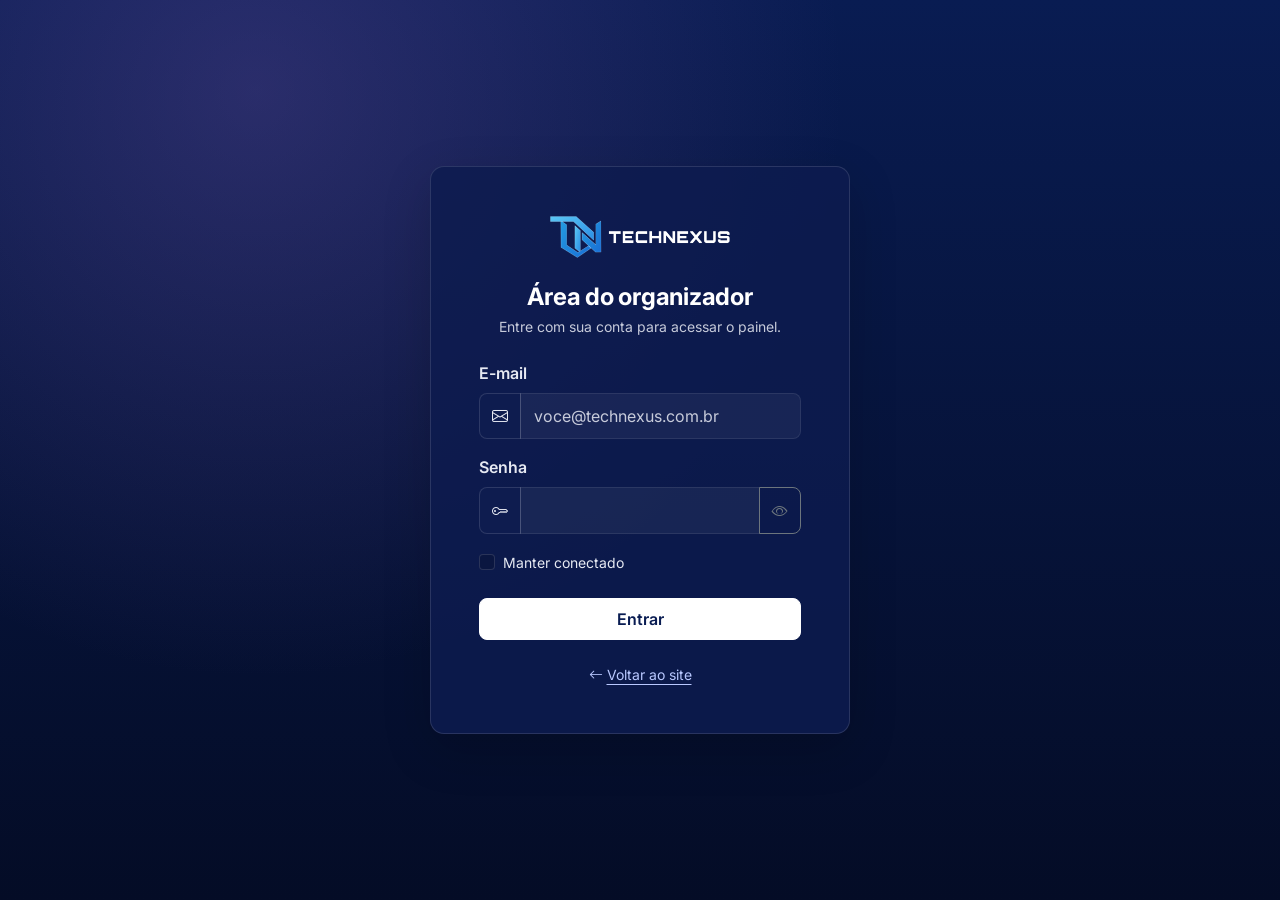
==== commit bec18843: "Login do painel, icone de admin no menu, ajustes no rodape e comentarios" ====
--- a/admin/index.html
+++ b/admin/index.html
@@ -12,9 +12,15 @@
     <link href="https://cdn.jsdelivr.net/npm/bootstrap@5.3.9/dist/css/bootstrap.min.css" rel="stylesheet" integrity="sha384-yEPZ7jP9S0QKiUQ0m3jjsO4ProIW7wvR9gXkI7JOGa2XVsw53Yke2bsdkBbjmmiX" crossorigin="anonymous">
     <link href="https://cdn.jsdelivr.net/npm/bootstrap-icons@1.11.3/font/bootstrap-icons.min.css" rel="stylesheet">
     <link rel="stylesheet" href="../css/style.css">
+    <script>
+        // se nao fez login volta pra tela de login
+        if (sessionStorage.getItem("logado") != "sim" && localStorage.getItem("logado") != "sim") {
+            window.location.href = "login.html";
+        }
+    </script>
 </head>
 <body class="bg-light text-dark">
-    <!-- ===== MENU SUPERIOR DO PAINEL ===== -->
+    <!-- menu superior do painel -->
     <header class="sticky-top">
         <nav class="navbar navbar-dark navbar-technexus" aria-label="Menu do painel">
             <div class="container-fluid px-3 px-lg-4">
@@ -40,7 +46,7 @@
                             <li><button class="dropdown-item" type="button" data-abrir-aba="#aba-perfil"><i class="bi bi-person me-2"></i>Meu perfil</button></li>
                             <li><a class="dropdown-item d-md-none" href="../index.html"><i class="bi bi-box-arrow-up-right me-2"></i>Ver site</a></li>
                             <li><hr class="dropdown-divider"></li>
-                            <li><a class="dropdown-item text-danger" href="../index.html"><i class="bi bi-box-arrow-right me-2"></i>Sair</a></li>
+                            <li><a class="dropdown-item text-danger" href="login.html" id="sairPainel"><i class="bi bi-box-arrow-right me-2"></i>Sair</a></li>
                         </ul>
                     </div>
                 </div>
@@ -50,7 +56,7 @@
 
     <div class="container-fluid">
         <div class="row">
-            <!-- ===== MENU LATERAL (no celular vira offcanvas) ===== -->
+            <!-- menu lateral -->
             <aside class="col-lg-3 col-xl-2 p-0 bg-white border-end admin-lateral">
                 <div class="offcanvas-lg offcanvas-start" tabindex="-1" id="menuAdmin" aria-labelledby="menuAdminTitulo">
                     <div class="offcanvas-header border-bottom">
@@ -72,11 +78,11 @@
                 </div>
             </aside>
 
-            <!-- ===== CONTEÚDO ===== -->
+            <!-- conteudo -->
             <main class="col-lg-9 col-xl-10 p-3 p-md-4 p-xl-5">
                 <div class="tab-content">
 
-                    <!-- ===================== VISÃO GERAL ===================== -->
+                    <!-- visao geral -->
                     <section class="tab-pane fade show active" id="aba-dashboard" role="tabpanel" tabindex="0">
                         <h1 class="h3 fw-bold mb-1">Visão geral</h1>
                         <p class="text-body-secondary mb-4">Resumo do que está acontecendo na TechNexus.</p>
@@ -175,7 +181,7 @@
                         </div>
                     </section>
 
-                    <!-- ===================== USUÁRIOS (CRUD) ===================== -->
+                    <!-- usuarios -->
                     <section class="tab-pane fade" id="aba-usuarios" role="tabpanel" tabindex="0">
                         <div class="d-flex flex-wrap justify-content-between align-items-center gap-3 mb-4">
                             <div>
@@ -250,7 +256,7 @@
                         </div>
                     </section>
 
-                    <!-- ===================== MENSAGENS DE CONTATO ===================== -->
+                    <!-- mensagens de contato -->
                     <section class="tab-pane fade" id="aba-mensagens" role="tabpanel" tabindex="0">
                         <h1 class="h3 fw-bold mb-1">Mensagens</h1>
                         <p class="text-body-secondary mb-4">Dúvidas enviadas pelo formulário da página Saiba mais.</p>
@@ -330,7 +336,7 @@
                         </div>
                     </section>
 
-                    <!-- ===================== INGRESSOS ===================== -->
+                    <!-- ingressos -->
                     <section class="tab-pane fade" id="aba-ingressos" role="tabpanel" tabindex="0">
                         <h1 class="h3 fw-bold mb-1">Ingressos</h1>
                         <p class="text-body-secondary mb-4">Pedidos feitos pela página de compra.</p>
@@ -398,7 +404,7 @@
                         </div>
                     </section>
 
-                    <!-- ===================== ANUNCIANTES ===================== -->
+                    <!-- anunciantes -->
                     <section class="tab-pane fade" id="aba-anunciantes" role="tabpanel" tabindex="0">
                         <h1 class="h3 fw-bold mb-1">Anunciantes</h1>
                         <p class="text-body-secondary mb-4">Propostas enviadas pela página Anuncie aqui.</p>
@@ -447,13 +453,13 @@
                         </div>
                     </section>
 
-                    <!-- ===================== CONTEÚDOS DO SITE ===================== -->
+                    <!-- conteudos do site -->
                     <section class="tab-pane fade" id="aba-conteudos" role="tabpanel" tabindex="0">
                         <h1 class="h3 fw-bold mb-1">Conteúdos do site</h1>
                         <p class="text-body-secondary mb-4">Edite os textos que aparecem nas páginas públicas.</p>
 
                         <div class="row g-4">
-                            <!-- Conteúdo 1: banner da página inicial -->
+                            <!-- conteudo 1 - banner -->
                             <div class="col-12 col-xxl-6">
                                 <form class="card border-0 shadow-sm form-card h-100" data-salvar>
                                     <div class="card-body p-4">
@@ -476,7 +482,7 @@
                                 </form>
                             </div>
 
-                            <!-- Conteúdo 2: local e horário -->
+                            <!-- conteudo 2 - local e horario -->
                             <div class="col-12 col-xxl-6">
                                 <form class="card border-0 shadow-sm form-card h-100" data-salvar>
                                     <div class="card-body p-4">
@@ -505,7 +511,7 @@
                                 </form>
                             </div>
 
-                            <!-- Conteúdo 3: palestras -->
+                            <!-- conteudo 3 - palestras -->
                             <div class="col-12">
                                 <form class="card border-0 shadow-sm form-card" data-salvar>
                                     <div class="card-body p-4">
@@ -584,7 +590,7 @@
                         </div>
                     </section>
 
-                    <!-- ===================== MEU PERFIL (usuário logado) ===================== -->
+                    <!-- meu perfil -->
                     <section class="tab-pane fade" id="aba-perfil" role="tabpanel" tabindex="0">
                         <h1 class="h3 fw-bold mb-1">Meu perfil</h1>
                         <p class="text-body-secondary mb-4">Seus dados de acesso ao painel.</p>
@@ -646,7 +652,7 @@
         </div>
     </div>
 
-    <!-- ===================== MODAL: NOVO / EDITAR USUÁRIO ===================== -->
+    <!-- modal novo / editar usuario -->
     <div class="modal fade" id="modalUsuario" tabindex="-1" aria-labelledby="modalUsuarioTitulo" aria-hidden="true">
         <div class="modal-dialog modal-dialog-centered">
             <form class="modal-content form-card" data-salvar>
@@ -698,7 +704,7 @@
         </div>
     </div>
 
-    <!-- ===================== MODAL: CONFIRMAR EXCLUSÃO ===================== -->
+    <!-- modal confirmar exclusao -->
     <div class="modal fade" id="modalExcluir" tabindex="-1" aria-labelledby="modalExcluirTitulo" aria-hidden="true">
         <div class="modal-dialog modal-dialog-centered modal-sm">
             <div class="modal-content">
@@ -715,7 +721,7 @@
         </div>
     </div>
 
-    <!-- ===================== MODAL: VER MENSAGEM ===================== -->
+    <!-- modal ver mensagem -->
     <div class="modal fade" id="modalMensagem" tabindex="-1" aria-labelledby="modalMensagemTitulo" aria-hidden="true">
         <div class="modal-dialog modal-dialog-centered modal-lg">
             <div class="modal-content">
@@ -747,7 +753,7 @@
         </div>
     </div>
 
-    <!-- Aviso de "salvo" -->
+    <!-- aviso de salvo -->
     <div class="toast-container position-fixed bottom-0 end-0 p-3">
         <div class="toast align-items-center text-bg-success border-0" id="avisoSalvo" role="status" aria-live="polite" aria-atomic="true">
             <div class="d-flex">
@@ -759,9 +765,15 @@
 
     <script src="https://cdn.jsdelivr.net/npm/bootstrap@5.3.9/dist/js/bootstrap.bundle.min.js" integrity="sha384-WyOxWvTyr1QaMPfiPJSv76iReVthorl5uWlFtZPyK0IEB0hGzo9y5Bp9mYanr8Bu" crossorigin="anonymous"></script>
     <script>
-        // Somente o front: nada é salvo de verdade ainda (o CRUD em PHP entra aqui depois)
+        // por enquanto so o front, falta o php
         (function () {
-            // Botões/links que abrem uma aba do painel (atalhos, "Meu perfil", "Ver todas")
+            // sair
+            document.getElementById("sairPainel").onclick = function () {
+                sessionStorage.removeItem("logado");
+                localStorage.removeItem("logado");
+            };
+
+            // botoes que abrem uma aba
             document.querySelectorAll("[data-abrir-aba]").forEach(el => {
                 el.addEventListener("click", () => {
                     const botao = document.querySelector(`.admin-menu [data-bs-target="${el.dataset.abrirAba}"]`);
@@ -769,7 +781,7 @@
                 });
             });
 
-            // No celular, fecha o menu lateral ao escolher uma seção
+            // fecha o menu no celular
             document.querySelectorAll(".admin-menu [data-bs-toggle='pill']").forEach(botao => {
                 botao.addEventListener("shown.bs.tab", () => {
                     const menu = bootstrap.Offcanvas.getInstance("#menuAdmin");
@@ -778,7 +790,7 @@
                 });
             });
 
-            // Modal de usuário: "Novo" vem vazio, "Editar" vem preenchido
+            // modal de usuario (novo / editar)
             const modalUsuario = document.getElementById("modalUsuario");
             modalUsuario.addEventListener("show.bs.modal", evento => {
                 const origem = evento.relatedTarget;
@@ -794,12 +806,12 @@
                 document.getElementById("senhaDica").classList.toggle("d-none", !editando);
             });
 
-            // Modal de exclusão mostra o nome do item
+            // modal excluir
             document.getElementById("modalExcluir").addEventListener("show.bs.modal", evento => {
                 document.getElementById("excluirNome").textContent = evento.relatedTarget.dataset.nome;
             });
 
-            // Modal de mensagem é preenchido com os dados da linha
+            // modal mensagem
             document.getElementById("modalMensagem").addEventListener("show.bs.modal", evento => {
                 const d = evento.relatedTarget.dataset;
                 document.getElementById("msgNome").textContent = d.nome;
@@ -809,7 +821,7 @@
                 document.getElementById("msgTexto").textContent = d.mensagem;
             });
 
-            // Busca nas tabelas
+            // busca
             document.querySelectorAll("[data-filtrar]").forEach(campo => {
                 campo.addEventListener("input", () => {
                     const termo = campo.value.toLowerCase();
@@ -819,14 +831,14 @@
                 });
             });
 
-            // Pré-visualização das fotos enviadas
+            // preview da foto
             document.querySelectorAll("[data-preview]").forEach(input => {
                 input.addEventListener("change", () => {
                     if (input.files[0]) document.querySelector(input.dataset.preview).src = URL.createObjectURL(input.files[0]);
                 });
             });
 
-            // Formulários: valida no estilo Bootstrap e mostra o aviso de "salvo"
+            // validacao dos forms
             const aviso = bootstrap.Toast.getOrCreateInstance("#avisoSalvo");
             document.querySelectorAll("form[data-salvar]").forEach(form => {
                 form.setAttribute("novalidate", "");
--- a/css/style.css
+++ b/css/style.css
@@ -1,29 +1,207 @@
+/* TechNexus - estilos do site */
+
 :root {
     --azul-marinho: #091c52;
-    --azul: #0d6efd;
+    --azul-marinho-claro: #1a2f72;
     --roxo: #6950a1;
-    --texto: #212529;
-    --cinza: #6c757d;
-    --fundo-claro: #f5f6fa;
+    --destaque: #8fa8ff;          /* pro fundo escuro */
+    --texto: #1f2430;
+    --fundo-claro: #f4f5fa;
+
+    /* textos secundarios */
+    --bs-secondary-color: #4a5263;
+    --bs-secondary-color-rgb: 74, 82, 99;
+    --bs-body-color: #1f2430;
+    --bs-border-radius: 8px;
+    --bs-border-radius-lg: 10px;
+    /* primary = azul do site */
+    --bs-primary: #091c52;
+    --bs-primary-rgb: 9, 28, 82;
+    --bs-primary-text-emphasis: #091c52;
+    --bs-primary-bg-subtle: #e7eaf5;
+    --bs-primary-border-subtle: #c5cce4;
+    --bs-link-color: var(--azul-marinho);
+    --bs-link-color-rgb: 9, 28, 82;
+    --bs-link-hover-color: var(--roxo);
+    --bs-link-hover-color-rgb: 105, 80, 161;
+}
+
+/* tema escuro (paginas do site, o admin fica claro) */
+:root[data-bs-theme="dark"] {
+    --bs-body-bg: #0a1640;
+    --bs-body-bg-rgb: 10, 22, 64;
+    --bs-body-color: #e6e9f2;
+    --bs-body-color-rgb: 230, 233, 242;
+    --bs-emphasis-color: #fff;
+    --bs-emphasis-color-rgb: 255, 255, 255;
+    --bs-secondary-color: rgba(230, 233, 242, .85);
+    --bs-secondary-color-rgb: 230, 233, 242;
+    --bs-secondary-bg: #13235c;
+    --bs-secondary-bg-rgb: 19, 35, 92;
+    --bs-tertiary-bg: #0e1c4f;
+    --bs-tertiary-bg-rgb: 14, 28, 79;
+    --bs-border-color: rgba(255, 255, 255, .13);
+    --bs-border-color-translucent: rgba(255, 255, 255, .13);
+
+    --bs-primary: #8fa8ff;
+    --bs-primary-rgb: 143, 168, 255;
+    --bs-primary-text-emphasis: #b9c8ff;
+    --bs-primary-bg-subtle: rgba(143, 168, 255, .12);
+    --bs-primary-border-subtle: rgba(143, 168, 255, .35);
+    --bs-secondary-text-emphasis: #e6e9f2;
+    --bs-secondary-bg-subtle: rgba(255, 255, 255, .06);
+    --bs-secondary-border-subtle: rgba(255, 255, 255, .15);
+
+    --bs-link-color: #b9c8ff;
+    --bs-link-color-rgb: 185, 200, 255;
+    --bs-link-hover-color: #fff;
+    --bs-link-hover-color-rgb: 255, 255, 255;
+    --bs-heading-color: #fff;
+
+    color-scheme: dark;
+}
+
+/* cards e listas */
+[data-bs-theme="dark"] .card {
+    --bs-card-bg: rgba(255, 255, 255, .04);
+    --bs-card-border-color: rgba(255, 255, 255, .12);
+    --bs-card-cap-bg: transparent;
+}
+
+[data-bs-theme="dark"] .list-group {
+    --bs-list-group-bg: rgba(255, 255, 255, .04);
+}
+
+[data-bs-theme="dark"] .accordion {
+    --bs-accordion-bg: rgba(255, 255, 255, .04);
+    --bs-accordion-active-bg: rgba(143, 168, 255, .1);
+    --bs-accordion-active-color: #fff;
+}
+
+[data-bs-theme="dark"] .form-control,
+[data-bs-theme="dark"] .form-select {
+    background-color: rgba(255, 255, 255, .05);
+}
+
+[data-bs-theme="dark"] .form-select option {
+    color: #1f2430;
+}
+
+/* botoes no fundo escuro */
+[data-bs-theme="dark"] .btn-primary,
+[data-bs-theme="dark"] .btn-light {
+    --bs-btn-color: var(--azul-marinho);
+    --bs-btn-bg: #fff;
+    --bs-btn-border-color: #fff;
+    --bs-btn-hover-color: var(--azul-marinho);
+    --bs-btn-hover-bg: #dfe5fb;
+    --bs-btn-hover-border-color: #dfe5fb;
+    --bs-btn-active-color: var(--azul-marinho);
+    --bs-btn-active-bg: #dfe5fb;
+    --bs-btn-active-border-color: #dfe5fb;
+    --bs-btn-disabled-color: var(--azul-marinho);
+    --bs-btn-disabled-bg: #fff;
+    --bs-btn-disabled-border-color: #fff;
+}
+
+[data-bs-theme="dark"] .btn-outline-primary,
+[data-bs-theme="dark"] .btn-outline-light {
+    --bs-btn-color: #fff;
+    --bs-btn-border-color: rgba(255, 255, 255, .5);
+    --bs-btn-hover-color: var(--azul-marinho);
+    --bs-btn-hover-bg: #fff;
+    --bs-btn-hover-border-color: #fff;
+    --bs-btn-active-color: var(--azul-marinho);
+    --bs-btn-active-bg: #fff;
+    --bs-btn-active-border-color: #fff;
+}
+
+[data-bs-theme="dark"] .btn-check:checked + .btn-outline-primary {
+    color: var(--azul-marinho);
+    background-color: #fff;
+    border-color: #fff;
+}
+
+[data-bs-theme="dark"] .form-check-input:checked {
+    background-color: var(--destaque);
+    border-color: var(--destaque);
+}
+
+html {
+    scroll-padding-top: 96px; /* por causa do menu fixo */
 }
 
 body {
     font-family: "Inter", Arial, Helvetica, sans-serif;
-    color: var(--texto);
-    background-color: #fff;
-}
-
-/* ===================== MENU ===================== */
+    overflow-x: hidden;
+}
+
+h1, h2, h3, h4, h5 {
+    letter-spacing: -.01em;
+}
+
+img {
+    max-width: 100%;
+}
+
+/* botoes */
+.btn {
+    border-radius: 8px;
+    font-weight: 600;
+    transition: background-color .2s, border-color .2s, color .2s;
+}
+
+.btn-primary {
+    --bs-btn-bg: var(--azul-marinho);
+    --bs-btn-border-color: var(--azul-marinho);
+    --bs-btn-hover-bg: var(--azul-marinho-claro);
+    --bs-btn-hover-border-color: var(--azul-marinho-claro);
+    --bs-btn-active-bg: var(--azul-marinho-claro);
+    --bs-btn-active-border-color: var(--azul-marinho-claro);
+    --bs-btn-disabled-bg: var(--azul-marinho);
+    --bs-btn-disabled-border-color: var(--azul-marinho);
+}
+
+.btn-outline-primary {
+    --bs-btn-color: var(--azul-marinho);
+    --bs-btn-border-color: var(--azul-marinho);
+    --bs-btn-hover-color: #fff;
+    --bs-btn-hover-bg: var(--azul-marinho);
+    --bs-btn-hover-border-color: var(--azul-marinho);
+    --bs-btn-active-color: #fff;
+    --bs-btn-active-bg: var(--azul-marinho);
+    --bs-btn-active-border-color: var(--azul-marinho);
+}
+
+.btn-light {
+    --bs-btn-color: var(--azul-marinho);
+    --bs-btn-hover-color: var(--azul-marinho);
+    --bs-btn-hover-bg: #e8ecf8;
+    --bs-btn-hover-border-color: #e8ecf8;
+}
+
+.btn-outline-light {
+    --bs-btn-border-color: rgba(255, 255, 255, .55);
+    --bs-btn-hover-color: var(--azul-marinho);
+}
+
+/* opcoes selecionadas */
+.btn-check:checked + .btn-outline-primary,
+.btn-outline-primary:active {
+    color: #fff;
+    background-color: var(--azul-marinho);
+    border-color: var(--azul-marinho);
+}
+
+/* menu */
 .navbar-technexus {
-    background: rgba(9, 28, 82, .96);
-    backdrop-filter: blur(8px);
-    -webkit-backdrop-filter: blur(8px);
+    background-color: var(--azul-marinho);
     border-bottom: 1px solid rgba(255, 255, 255, .08);
-    box-shadow: 0 4px 18px rgba(9, 28, 82, .25);
-}
-
-.navbar-technexus .navbar-brand span {
-    letter-spacing: .02em;
+}
+
+.navbar-technexus .navbar-brand img {
+    height: 40px;
+    width: auto;
 }
 
 .navbar-technexus .nav-link {
@@ -42,27 +220,24 @@
 
 .navbar-technexus .nav-link.active {
     color: #fff;
-    background-color: rgba(105, 80, 161, .55);
-}
-
+    background-color: rgba(255, 255, 255, .14);
+}
+
+/* botao saiba mais */
 .btn-saiba-mais {
     color: var(--azul-marinho);
     background-color: #fff;
     border: 1px solid #fff;
-    border-radius: 8px;
-    transition: background-color .2s, color .2s, transform .2s;
 }
 
 .btn-saiba-mais:hover,
 .btn-saiba-mais:focus,
 .btn-saiba-mais.active {
-    color: #fff;
-    background-color: var(--roxo);
-    border-color: var(--roxo);
-    transform: translateY(-1px);
-}
-
-/* No celular o menu aberto vira uma lista com separação */
+    color: var(--azul-marinho);
+    background-color: #e8ecf8;
+    border-color: #e8ecf8;
+}
+
 @media (max-width: 991.98px) {
     .navbar-technexus .navbar-collapse {
         padding: .75rem 0 1rem;
@@ -73,22 +248,220 @@
     }
 }
 
-/* ===================== RODAPÉ ===================== */
+/* banner das paginas internas */
+.banner-technexus {
+    color: #fff;
+    background-color: var(--azul-marinho);
+    background-image: linear-gradient(180deg, var(--azul-marinho) 0%, #0e2266 100%);
+    padding: 3.5rem 0;
+}
+
+.banner-technexus h1 {
+    font-weight: 700;
+    margin-bottom: .5rem;
+}
+
+.banner-technexus p {
+    color: rgba(255, 255, 255, .85);
+    max-width: 680px;
+    margin-left: auto;
+    margin-right: auto;
+    margin-bottom: 0;
+}
+
+/* home */
+.hero-logo {
+    width: 100%;
+    max-width: 240px;
+    height: auto;
+}
+
+.hero h1 {
+    font-size: clamp(2rem, 4.2vw, 3.1rem);
+    line-height: 1.1;
+}
+
+.hero .lead {
+    color: rgba(255, 255, 255, .82);
+}
+
+.hero-carrossel .carousel-caption {
+    left: 0;
+    right: 0;
+    bottom: 0;
+    padding: 3rem 1.5rem 2.5rem;
+    text-align: left;
+    background: linear-gradient(to top, rgba(5, 15, 46, .8), transparent);
+}
+
+.hero-carrossel .carousel-indicators {
+    justify-content: flex-start;
+    margin: 0 0 1rem 1.5rem;
+}
+
+.hero-carrossel .carousel-indicators [data-bs-target] {
+    width: 24px;
+    height: 3px;
+}
+
+/* enquadrar o rosto nas fotos */
+.foto-rosto {
+    object-position: center 22%;
+}
+
+/* patrocinadores */
+.logo-patrocinador {
+    color: rgba(255, 255, 255, .5);
+    line-height: 1;
+    white-space: nowrap;
+    transition: color .2s;
+    user-select: none;
+}
+
+.logo-patrocinador:hover {
+    color: #fff;
+}
+
+.lp-altiva {
+    font-size: 1.7rem;
+    font-weight: 800;
+    letter-spacing: -.06em;
+}
+
+.lp-altiva small {
+    font-size: .8rem;
+    font-weight: 500;
+    letter-spacing: 0;
+    margin-left: .2rem;
+}
+
+.lp-cifrato {
+    font-size: 1.05rem;
+    font-weight: 600;
+    letter-spacing: .32em;
+    padding: .35rem .5rem .35rem .8rem;
+    border: 2px solid currentColor;
+}
+
+.lp-raiz {
+    font-family: Georgia, "Times New Roman", serif;
+    font-size: 1.6rem;
+    font-style: italic;
+}
+
+.lp-orbita {
+    font-size: 1.55rem;
+    font-weight: 300;
+    letter-spacing: .02em;
+}
+
+.lp-orbita::before {
+    content: "";
+    display: inline-block;
+    width: .8em;
+    height: .8em;
+    margin-right: .35rem;
+    vertical-align: -.05em;
+    border: 3px solid currentColor;
+    border-radius: 50%;
+}
+
+.lp-pampa {
+    font-family: ui-monospace, "Cascadia Mono", Consolas, monospace;
+    font-size: 1.3rem;
+    font-weight: 700;
+}
+
+.lp-vetorial {
+    font-size: 1.45rem;
+    font-weight: 900;
+    font-style: italic;
+    letter-spacing: -.02em;
+    text-transform: uppercase;
+}
+
+/* programacao */
+.nome-palestrante {
+    font-size: .72rem;
+    letter-spacing: .06em;
+}
+
+.mapa-iframe {
+    display: block;
+    width: 100%;
+    height: 450px;
+    border: 0;
+}
+
+.nav-pills .nav-link {
+    color: var(--azul-marinho);
+}
+
+.nav-pills .nav-link.active {
+    background-color: var(--azul-marinho);
+}
+
+[data-bs-theme="dark"] .nav-pills .nav-link {
+    color: rgba(255, 255, 255, .8);
+}
+
+[data-bs-theme="dark"] .nav-pills .nav-link:hover {
+    color: #fff;
+}
+
+[data-bs-theme="dark"] .nav-pills .nav-link.active {
+    color: var(--azul-marinho);
+    background-color: #fff;
+}
+
+/* formularios */
+.form-control,
+.form-select {
+    padding: .65rem .8rem;
+}
+
+.form-control:focus,
+.form-select:focus {
+    border-color: var(--roxo);
+    box-shadow: 0 0 0 .2rem rgba(105, 80, 161, .15);
+}
+
+.form-check-input:checked {
+    background-color: var(--azul-marinho);
+    border-color: var(--azul-marinho);
+}
+
+/* ingresso escolhido */
+.card-ingresso {
+    transition: border-color .2s, box-shadow .2s;
+}
+
+.card-ingresso.selecionado {
+    border-color: var(--destaque);
+    box-shadow: 0 0 0 1px var(--destaque);
+    background-color: rgba(143, 168, 255, .08);
+}
+
+/* rodape */
 .footer-technexus {
-    background: linear-gradient(160deg, #071640 0%, var(--azul-marinho) 55%, #2c2466 100%);
+    background-color: var(--bs-body-bg);
+    border-top: 1px solid rgba(255, 255, 255, .1);
+}
+
+.footer-technexus img {
+    height: 44px;
+    width: auto;
 }
 
 .footer-titulo {
-    font-size: .8rem;
+    font-size: .85rem;
     font-weight: 700;
-    text-transform: uppercase;
-    letter-spacing: .08em;
     color: #fff;
     margin-bottom: 1rem;
 }
 
 .footer-texto {
-    color: rgba(255, 255, 255, .7);
+    color: rgba(255, 255, 255, .72);
 }
 
 .footer-links li {
@@ -97,7 +470,7 @@
 
 .footer-links a,
 .footer-topo {
-    color: rgba(255, 255, 255, .7);
+    color: rgba(255, 255, 255, .72);
     text-decoration: none;
     transition: color .2s;
 }
@@ -108,7 +481,48 @@
 }
 
 .footer-icone {
-    color: #8fa8ff;
+    color: var(--destaque);
+}
+
+/* botao admin */
+.btn-admin {
+    display: inline-flex;
+    align-items: center;
+    justify-content: center;
+    width: 38px;
+    height: 38px;
+    flex-shrink: 0;
+    border-radius: 50%;
+    color: rgba(255, 255, 255, .55);
+    font-size: 1.15rem;
+    text-decoration: none;
+    transition: color .2s, background-color .2s;
+}
+
+.btn-admin:hover,
+.btn-admin:focus-visible {
+    color: #fff;
+    background-color: rgba(255, 255, 255, .12);
+}
+
+/* login */
+.login-pagina {
+    min-height: 100vh;
+    background-image: radial-gradient(circle at 20% 10%, rgba(105, 80, 161, .35), transparent 45%),
+                      linear-gradient(180deg, var(--azul-marinho) 0%, #040c26 100%);
+}
+
+.login-cartao {
+    width: 100%;
+    max-width: 420px;
+    background-color: rgba(14, 28, 79, .85);
+    border: 1px solid rgba(255, 255, 255, .12);
+    border-radius: 14px;
+}
+
+.login-cartao .login-logo {
+    height: 44px;
+    width: auto;
 }
 
 .footer-social {
@@ -121,251 +535,361 @@
     color: #fff;
     background-color: rgba(255, 255, 255, .08);
     text-decoration: none;
-    transition: background-color .2s, transform .2s;
+    transition: background-color .2s;
 }
 
 .footer-social:hover {
     color: #fff;
     background-color: var(--roxo);
-    transform: translateY(-2px);
 }
 
 .footer-linha {
     border-color: rgba(255, 255, 255, .25);
 }
 
-/* ===================== CONTEÚDO ===================== */
-.banner-technexus {
-    background:
-        radial-gradient(circle at 15% 20%, rgba(13, 110, 253, .25), transparent 45%),
-        linear-gradient(135deg, var(--azul-marinho) 0%, #1b2a6b 55%, var(--roxo) 100%);
-}
-
-.card-hover,
-.card.shadow-sm {
-    transition: transform .2s, box-shadow .2s;
-}
-
-.card-hover:hover,
-.card.shadow-sm:hover {
-    transform: translateY(-4px);
-    box-shadow: 0 .75rem 1.5rem rgba(9, 28, 82, .12) !important;
-}
-
-/* O formulário não deve "pular" ao passar o mouse */
-.form-card.card.shadow-sm:hover {
-    transform: none;
-}
-
-.nome-palestrante {
-    font-size: .72rem;
-    letter-spacing: .06em;
-}
-
-.mapa-iframe {
-    display: block;
-    width: 100%;
-    height: 450px;
-    border: 0;
-}
-
-.nav-pills .nav-link.active {
-    background-color: var(--azul-marinho);
-}
-
-.nav-pills .nav-link {
-    color: var(--azul-marinho);
-}
-
-.banner-technexus .lead,
-.banner-technexus p {
-    color: rgba(255, 255, 255, .88);
-}
-
-.banner-technexus .container > p {
-    max-width: 760px;
-    margin-left: auto;
-    margin-right: auto;
-}
-
-.btn-primary {
-    background-color: var(--azul-marinho);
-    border-color: var(--azul-marinho);
-}
-
-.btn-primary:hover,
-.btn-primary:focus {
-    background-color: var(--roxo);
-    border-color: var(--roxo);
-}
-
-.btn-outline-primary {
-    color: var(--azul-marinho);
-    border-color: var(--azul-marinho);
-}
-
-.btn-outline-primary:hover {
-    background-color: var(--azul-marinho);
-    border-color: var(--azul-marinho);
-}
-
-/* Espaços reservados para imagens que ainda não foram substituídos */
-.image-placeholder {
-    display: flex;
-    align-items: center;
-    justify-content: center;
-    flex-direction: column;
-    text-align: center;
-    padding: 20px;
-    color: #526078;
-    background-color: #eef1f8;
-    border: 1px dashed #aeb9d0;
-    border-radius: 8px;
-    min-height: 220px;
-    font-weight: 600;
-}
-
-.image-placeholder small {
-    margin-top: 8px;
-    color: var(--cinza);
-    font-weight: 400;
-    font-size: .8rem;
-}
-
-/* Imagem principal da Home */
-.home-image {
-    height: 320px;
+/* palestrantes / palestras */
+.palestrantes-scroll {
+    --cor: var(--destaque);
+    position: relative;
+    color: #fff;
+    background-color: #0a1640;
+}
+
+.palestrantes-palco {
+    position: relative;
+    padding: 4rem 0;
     overflow: hidden;
-    border-radius: 8px;
-}
-
-/* Imagens dos cards da Home */
-.topic-image {
-    height: 185px;
+}
+
+.palestrante-slide {
+    position: relative;
+    z-index: 0;
+    padding: 2rem 0;
+}
+
+/* foto */
+.palestrante-foto {
+    position: relative;
+    max-width: 420px;
+    margin: 0 auto;
+    aspect-ratio: 4 / 5;
+    border-radius: 14px;
     overflow: hidden;
-}
-
-/* Imagem da seção de experiência */
-.secondary-image {
-    height: 260px;
-    overflow: hidden;
-    border-radius: 8px;
-}
-
-/* Imagens da página Palestras */
-.lecture-image {
-    height: 270px;
-    overflow: hidden;
-    border-radius: 8px;
-}
-
-.lecture-image img {
+    border: 1px solid rgba(255, 255, 255, .12);
+}
+
+.palestrante-foto img {
     width: 100%;
     height: 100%;
     object-fit: cover;
+    object-position: center 25%;
     display: block;
 }
 
-/* Imagem da página Saiba Mais */
-.form-image {
-    height: 230px;
-    overflow: hidden;
+.palestrante-foto::after {
+    content: "";
+    position: absolute;
+    inset: 0;
+    background: linear-gradient(to top, rgba(5, 15, 46, .65) 0%, transparent 40%);
+}
+
+.palestrante-horario {
+    position: absolute;
+    z-index: 1;
+    left: 1rem;
+    bottom: 1rem;
+    padding: .4rem .8rem;
+    border-radius: 6px;
+    font-weight: 600;
+    font-size: .9rem;
+    color: var(--azul-marinho);
+    background-color: #fff;
+}
+
+/* ficha da palestra */
+.palestra-ficha {
+    max-width: 420px;
+    margin: 0 auto;
+    padding: 2rem;
+    border-radius: 14px;
+    background-color: rgba(255, 255, 255, .05);
+    border: 1px solid rgba(255, 255, 255, .12);
+}
+
+.palestra-ficha dl {
+    margin: 0;
+}
+
+.palestra-ficha dt {
+    font-size: .75rem;
+    font-weight: 600;
+    letter-spacing: .06em;
+    text-transform: uppercase;
+    color: rgba(255, 255, 255, .6);
+}
+
+.palestra-ficha dd {
+    margin: .2rem 0 1rem;
+    font-weight: 600;
+}
+
+.palestra-ficha dd:last-child {
+    margin-bottom: 0;
+}
+
+.palestra-autor {
+    display: flex;
+    align-items: center;
+    gap: .9rem;
+    padding-top: 1.25rem;
+    margin-top: 1.25rem;
+    border-top: 1px solid rgba(255, 255, 255, .12);
+}
+
+.palestra-autor img {
+    width: 52px;
+    height: 52px;
+    border-radius: 50%;
+    object-fit: cover;
+    object-position: center 25%;
+}
+
+/* texto */
+.palestrante-texto {
+    position: relative;
+}
+
+.palestrante-tema {
+    display: inline-flex;
+    align-items: center;
+    margin-bottom: 1rem;
+    font-size: .8rem;
+    font-weight: 700;
+    letter-spacing: .06em;
+    text-transform: uppercase;
+    color: var(--cor);
+}
+
+.palestrante-nome {
+    font-size: clamp(2.25rem, 5vw, 4rem);
+    font-weight: 800;
+    line-height: 1.05;
+    letter-spacing: -.02em;
+    margin-bottom: .75rem;
+}
+
+/* titulo da palestra */
+.palestrante-nome.titulo-palestra {
+    font-size: clamp(1.9rem, 3.6vw, 3rem);
+    line-height: 1.1;
+}
+
+.palestrante-palestra {
+    font-size: clamp(1.05rem, 1.6vw, 1.3rem);
+    font-weight: 600;
+    color: var(--cor);
+    margin-bottom: 1.5rem;
+}
+
+.palestrante-destaques {
+    display: flex;
+    flex-wrap: wrap;
+    gap: .5rem;
+    margin-bottom: 1.5rem;
+}
+
+.palestrante-destaques li {
+    display: inline-flex;
+    align-items: center;
+    gap: .5rem;
+    padding: .45rem .8rem;
     border-radius: 8px;
-}
-
-/* Ajuste das imagens dentro dos espaços */
-.home-image img,
-.topic-image img,
-.secondary-image img,
-.lecture-image img,
-.form-image img {
-    width: 100%;
-    height: 100%;
-    object-fit: cover;
+    font-size: .9rem;
+    font-weight: 500;
+    background-color: rgba(255, 255, 255, .06);
+    border: 1px solid rgba(255, 255, 255, .12);
+}
+
+.palestrante-destaques i {
+    color: var(--cor);
+}
+
+.palestrante-bio {
+    max-width: 600px;
+    color: rgba(255, 255, 255, .78);
+    margin-bottom: 2rem;
+}
+
+/* indicador lateral */
+.palestrantes-progresso,
+.palestrantes-dica {
+    display: none;
+}
+
+/* computador */
+.palestrantes-scroll.modo-rolagem {
+    height: calc(var(--total, 3) * 100vh);
+}
+
+.modo-rolagem .palestrantes-palco {
+    position: sticky;
+    top: 0;
+    height: 100vh;
+    padding: 0;
+}
+
+.modo-rolagem .palestrantes-palco > .container {
+    padding-top: 65px; /* menu */
+}
+
+.modo-rolagem .palestrante-slide {
+    position: absolute;
+    inset: 65px 0 0 0;
+    padding: 2rem calc(var(--bs-gutter-x) * .5 + 3rem) 2rem calc(var(--bs-gutter-x) * .5);
+    opacity: 0;
+    visibility: hidden;
+    transition: opacity .6s ease, visibility .6s;
+}
+
+.modo-rolagem .palestrante-slide.ativo {
+    opacity: 1;
+    visibility: visible;
+}
+
+/* animacao de entrada */
+.modo-rolagem .palestrante-foto,
+.modo-rolagem .palestra-ficha {
+    transform: translateY(40px);
+    transition: transform .8s cubic-bezier(.2, .8, .2, 1);
+}
+
+.modo-rolagem .palestrante-slide.passou .palestrante-foto,
+.modo-rolagem .palestrante-slide.passou .palestra-ficha {
+    transform: translateY(-40px);
+}
+
+.modo-rolagem .palestrante-texto > * {
+    opacity: 0;
+    transform: translateY(30px);
+    transition: opacity .6s ease, transform .6s cubic-bezier(.2, .8, .2, 1);
+}
+
+.modo-rolagem .palestrante-slide.passou .palestrante-texto > * {
+    transform: translateY(-30px);
+}
+
+.modo-rolagem .ativo .palestrante-foto,
+.modo-rolagem .ativo .palestra-ficha {
+    transform: none;
+}
+
+.modo-rolagem .ativo .palestrante-texto > * {
+    opacity: 1;
+    transform: none;
+}
+
+.modo-rolagem .ativo .palestrante-texto > :nth-child(2) { transition-delay: .10s; }
+.modo-rolagem .ativo .palestrante-texto > :nth-child(3) { transition-delay: .18s; }
+.modo-rolagem .ativo .palestrante-texto > :nth-child(4) { transition-delay: .26s; }
+.modo-rolagem .ativo .palestrante-texto > :nth-child(5) { transition-delay: .34s; }
+.modo-rolagem .ativo .palestrante-texto > :nth-child(6) { transition-delay: .42s; }
+.modo-rolagem .ativo .palestrante-texto > :nth-child(7) { transition-delay: .50s; }
+
+.modo-rolagem .palestrantes-progresso {
+    position: absolute;
+    z-index: 2;
+    right: calc(var(--bs-gutter-x) * .5);
+    top: calc(50% + 32px);
+    display: flex;
+    flex-direction: column;
+    gap: .75rem;
+    transform: translateY(-50%);
+}
+
+.palestrantes-ponto {
+    width: 6px;
+    height: 28px;
+    padding: 0;
+    border: 0;
+    border-radius: 999px;
+    background-color: rgba(255, 255, 255, .25);
+    transition: height .3s, background-color .3s;
+}
+
+.palestrantes-ponto:hover {
+    background-color: rgba(255, 255, 255, .6);
+}
+
+.palestrantes-ponto.ativo {
+    height: 56px;
+    background-color: #fff;
+}
+
+.modo-rolagem .palestrantes-dica {
+    position: absolute;
+    left: 50%;
+    bottom: 1.5rem;
     display: block;
-}
-
-/* Formulário */
-.form-card {
-    border-radius: 10px;
-}
-
-.form-card .form-control,
-.form-card .form-select {
-    border-color: #ced4da;
-    border-radius: 6px;
-    padding: .65rem .8rem;
-}
-
-.form-card .form-control:focus,
-.form-card .form-select:focus {
-    border-color: var(--roxo);
-    box-shadow: 0 0 0 .15rem rgba(105, 80, 161, .15);
-}
-
-.form-card .form-check-input:checked {
-    background-color: var(--azul-marinho);
-    border-color: var(--azul-marinho);
-}
-
-/* Resumo do pedido acompanha a rolagem no computador (abaixo do menu fixo) */
-@media (min-width: 992px) {
-    .resumo-pedido {
-        position: sticky;
-        top: 96px;
-    }
-}
-
-/* Seção final da página */
-.cta-technexus {
-    background-color: #f4f5fa;
-}
-
-/* Ajustes para telas menores */
-@media (max-width: 767.98px) {
-    .banner-technexus {
-        padding-top: 2.5rem !important;
-        padding-bottom: 2.5rem !important;
-    }
-
-    .banner-technexus .display-5 {
-        font-size: 2rem;
-    }
-
-    .home-image,
-    .secondary-image,
-    .lecture-image,
-    .form-image {
-        height: 210px;
-    }
-
-    .topic-image {
-        height: 185px;
-    }
-
-    .mapa-iframe {
-        height: 320px;
-    }
-
-    /* Abas do mapa quebram linha no celular */
-    #mapaTabs {
-        flex-wrap: wrap;
-    }
-}
-/* Opções selecionadas (ingresso, pagamento) com o azul-marinho do site */
-.btn-check:checked + .btn-outline-primary,
-.btn-outline-primary:active {
-    color: #fff;
-    background-color: var(--azul-marinho);
-    border-color: var(--azul-marinho);
-}
-
-/* Links internos (#) param abaixo do menu fixo */
-html {
-    scroll-padding-top: 96px;
-}
-
-/* ===================== PAINEL ADMINISTRATIVO ===================== */
+    font-size: .85rem;
+    color: rgba(255, 255, 255, .6);
+    transform: translateX(-50%);
+    animation: dica-pulo 2s ease-in-out infinite;
+    transition: opacity .3s;
+}
+
+.modo-rolagem.no-ultimo .palestrantes-dica {
+    opacity: 0;
+}
+
+@keyframes dica-pulo {
+    0%, 100% { transform: translate(-50%, 0); }
+    50%      { transform: translate(-50%, 6px); }
+}
+
+/* celular e tablet */
+@media (max-width: 991.98px) {
+    .palestrante-slide + .palestrante-slide {
+        margin-top: 2rem;
+        padding-top: 4rem;
+        border-top: 1px solid rgba(255, 255, 255, .1);
+    }
+
+    .palestrante-foto {
+        max-width: 340px;
+    }
+
+}
+
+/* telas mais baixas */
+@media (min-width: 992px) and (max-height: 820px) {
+    .palestrante-foto {
+        max-width: 320px;
+    }
+
+    .palestra-ficha {
+        padding: 1.5rem;
+    }
+
+    /* foto menor */
+    .palestra-ficha-foto {
+        --bs-aspect-ratio: 40%;
+    }
+
+    .palestrante-bio {
+        display: -webkit-box;
+        -webkit-line-clamp: 3;
+        line-clamp: 3;
+        -webkit-box-orient: vertical;
+        overflow: hidden;
+        margin-bottom: 1.25rem;
+    }
+
+    .palestrante-destaques {
+        margin-bottom: 1rem;
+    }
+}
+
+/* painel administrativo */
 @media (min-width: 992px) {
     .admin-lateral {
         min-height: calc(100vh - 65px);
@@ -403,7 +927,7 @@
     font-size: .8rem;
     font-weight: 700;
     color: #fff;
-    background: linear-gradient(135deg, var(--azul-marinho), var(--roxo));
+    background-color: var(--roxo);
 }
 
 .admin-avatar-sm {
@@ -431,332 +955,38 @@
     max-width: 320px;
 }
 
-/* ===================== PALESTRANTES (troca ao rolar) ===================== */
-.palestrantes-scroll {
-    --cor: #4dabf7;
-    position: relative;
-    color: #fff;
-    background: linear-gradient(160deg, #050f2e 0%, var(--azul-marinho) 55%, #241d57 100%);
-}
-
-.palestrantes-palco {
-    position: relative;
-    padding: 4rem 0;
-    overflow: hidden;
-}
-
-/* Brilho colorido de fundo (muda com a cor do palestrante) */
-.palestrante-slide::before {
-    content: "";
-    position: absolute;
-    z-index: -1;
-    width: 620px;
-    height: 620px;
-    left: -180px;
-    top: 50%;
-    border-radius: 50%;
-    background: radial-gradient(circle, rgba(var(--cor-rgb), .35) 0%, transparent 65%);
-    transform: translateY(-50%);
-    pointer-events: none;
-}
-
-.palestrante-slide {
-    position: relative;
-    z-index: 0;
-    padding: 2rem 0;
-}
-
-/* ---------- Foto ---------- */
-.palestrante-foto {
-    position: relative;
-    max-width: 440px;
-    margin: 0 auto;
-    aspect-ratio: 4 / 5;
-    border-radius: 28px;
-    overflow: hidden;
-    box-shadow:
-        0 0 0 2px rgba(var(--cor-rgb), .7),
-        0 30px 80px -20px rgba(var(--cor-rgb), .55);
-}
-
-.palestrante-foto img {
-    width: 100%;
-    height: 100%;
-    object-fit: cover;
-    display: block;
-    transition: transform .8s ease;
-}
-
-.palestrante-foto::after {
-    content: "";
-    position: absolute;
-    inset: 0;
-    background: linear-gradient(to top, rgba(5, 15, 46, .75) 0%, transparent 45%);
-}
-
-.palestrante-foto:hover img {
-    transform: scale(1.05);
-}
-
-.palestrante-horario {
-    position: absolute;
-    z-index: 1;
-    left: 1rem;
-    bottom: 1rem;
-    padding: .45rem .9rem;
-    border-radius: 999px;
-    font-weight: 600;
-    font-size: .9rem;
-    color: #050f2e;
-    background-color: var(--cor);
-}
-
-/* ---------- Texto ---------- */
-.palestrante-texto {
-    position: relative;
-}
-
-.palestrante-numero {
-    position: absolute;
-    z-index: -1;
-    top: -3.5rem;
-    right: 0;
-    margin: 0;
-    font-size: clamp(7rem, 14vw, 12rem);
-    font-weight: 800;
-    line-height: 1;
-    color: transparent;
-    -webkit-text-stroke: 2px rgba(var(--cor-rgb), .35);
-    user-select: none;
-}
-
-.palestrante-tema {
-    display: inline-flex;
-    align-items: center;
-    margin-bottom: 1rem;
-    padding: .4rem .9rem;
-    border-radius: 999px;
-    font-size: .8rem;
-    font-weight: 700;
-    letter-spacing: .06em;
-    text-transform: uppercase;
-    color: var(--cor);
-    background-color: rgba(var(--cor-rgb), .12);
-    border: 1px solid rgba(var(--cor-rgb), .4);
-}
-
-.palestrante-nome {
-    font-size: clamp(2.5rem, 5.5vw, 4.5rem);
-    font-weight: 800;
-    line-height: 1.02;
-    letter-spacing: -.02em;
-    margin-bottom: .75rem;
-}
-
-.palestrante-palestra {
-    font-size: clamp(1.1rem, 1.8vw, 1.4rem);
-    font-weight: 600;
-    color: var(--cor);
-    margin-bottom: 1.5rem;
-}
-
-.palestrante-destaques {
-    display: flex;
-    flex-wrap: wrap;
-    gap: .5rem;
-    margin-bottom: 1.5rem;
-}
-
-.palestrante-destaques li {
-    display: inline-flex;
-    align-items: center;
-    gap: .5rem;
-    padding: .5rem .85rem;
-    border-radius: 12px;
-    font-size: .9rem;
-    font-weight: 500;
-    background-color: rgba(255, 255, 255, .07);
-    border: 1px solid rgba(255, 255, 255, .12);
-}
-
-.palestrante-destaques i {
-    color: var(--cor);
-}
-
-.palestrante-bio {
-    max-width: 600px;
-    color: rgba(255, 255, 255, .75);
-    margin-bottom: 2rem;
-}
-
-/* ---------- Indicador lateral e dica ---------- */
-.palestrantes-progresso,
-.palestrantes-dica {
-    display: none;
-}
-
-/* ===== Computador: a seção fica presa e troca ao rolar ===== */
-.palestrantes-scroll.modo-rolagem {
-    height: calc(var(--total, 3) * 100vh);
-}
-
-.modo-rolagem .palestrantes-palco {
-    position: sticky;
-    top: 0;
-    height: 100vh;
-    padding: 0;
-}
-
-.modo-rolagem .palestrantes-palco > .container {
-    padding-top: 65px; /* altura do menu fixo */
-}
-
-.modo-rolagem .palestrante-slide {
-    position: absolute;
-    inset: 65px 0 0 0;
-    padding: 2rem calc(var(--bs-gutter-x) * .5 + 3rem) 2rem calc(var(--bs-gutter-x) * .5);
-    opacity: 0;
-    visibility: hidden;
-    transition: opacity .6s ease, visibility .6s;
-}
-
-.modo-rolagem .palestrante-slide.ativo {
-    opacity: 1;
-    visibility: visible;
-}
-
-/* Entrada: foto cresce, textos sobem um depois do outro */
-.modo-rolagem .palestrante-foto {
-    transform: translateY(60px) scale(.92);
-    transition: transform .8s cubic-bezier(.2, .8, .2, 1);
-}
-
-.modo-rolagem .palestrante-slide.passou .palestrante-foto {
-    transform: translateY(-60px) scale(.92);
-}
-
-.modo-rolagem .palestrante-texto > * {
-    opacity: 0;
-    transform: translateY(40px);
-    transition: opacity .6s ease, transform .6s cubic-bezier(.2, .8, .2, 1);
-}
-
-.modo-rolagem .palestrante-slide.passou .palestrante-texto > * {
-    transform: translateY(-40px);
-}
-
-.modo-rolagem .ativo .palestrante-foto {
-    transform: none;
-}
-
-.modo-rolagem .ativo .palestrante-texto > * {
-    opacity: 1;
-    transform: none;
-}
-
-.modo-rolagem .ativo .palestrante-texto > :nth-child(2) { transition-delay: .10s; }
-.modo-rolagem .ativo .palestrante-texto > :nth-child(3) { transition-delay: .18s; }
-.modo-rolagem .ativo .palestrante-texto > :nth-child(4) { transition-delay: .26s; }
-.modo-rolagem .ativo .palestrante-texto > :nth-child(5) { transition-delay: .34s; }
-.modo-rolagem .ativo .palestrante-texto > :nth-child(6) { transition-delay: .42s; }
-.modo-rolagem .ativo .palestrante-texto > :nth-child(7) { transition-delay: .50s; }
-
-.modo-rolagem .ativo .palestrante-numero {
-    opacity: 1;
-}
-
-.modo-rolagem .palestrantes-progresso {
-    position: absolute;
-    z-index: 2;
-    right: calc(var(--bs-gutter-x) * .5);
-    top: calc(50% + 32px);
-    display: flex;
-    flex-direction: column;
-    gap: .75rem;
-    transform: translateY(-50%);
-}
-
-.palestrantes-ponto {
-    width: 6px;
-    height: 28px;
-    padding: 0;
+/* telas menores */
+@media (max-width: 767.98px) {
+    .banner-technexus {
+        padding: 2.5rem 0;
+    }
+
+    .banner-technexus .display-5 {
+        font-size: 2rem;
+    }
+
+    .mapa-iframe {
+        height: 320px;
+    }
+
+    #mapaTabs {
+        flex-wrap: wrap;
+    }
+}
+
+/* whatsapp */
+.btn-whatsapp {
+    width: 56px;
+    height: 56px;
+    font-size: 1.75rem;
+    color: #fff;
+    background-color: #25d366;
     border: 0;
-    border-radius: 999px;
-    background-color: rgba(255, 255, 255, .25);
-    transition: height .3s, background-color .3s;
-}
-
-.palestrantes-ponto:hover {
-    background-color: rgba(255, 255, 255, .6);
-}
-
-.palestrantes-ponto.ativo {
-    height: 56px;
-    background-color: #fff;
-}
-
-.modo-rolagem .palestrantes-dica {
-    position: absolute;
-    left: 50%;
-    bottom: 1.5rem;
-    display: block;
-    font-size: .85rem;
-    color: rgba(255, 255, 255, .6);
-    transform: translateX(-50%);
-    animation: dica-pulo 2s ease-in-out infinite;
-    transition: opacity .3s;
-}
-
-.modo-rolagem.no-ultimo .palestrantes-dica {
-    opacity: 0;
-}
-
-@keyframes dica-pulo {
-    0%, 100% { transform: translate(-50%, 0); }
-    50%      { transform: translate(-50%, 6px); }
-}
-
-/* ===== Celular e tablet: um embaixo do outro ===== */
-@media (max-width: 991.98px) {
-    .palestrante-slide + .palestrante-slide {
-        margin-top: 2rem;
-        padding-top: 4rem;
-        border-top: 1px solid rgba(255, 255, 255, .1);
-    }
-
-    .palestrante-foto {
-        max-width: 360px;
-    }
-
-    .palestrante-numero {
-        top: -2rem;
-        font-size: 6rem;
-    }
-
-    .palestrante-slide::before {
-        left: 50%;
-        top: 20%;
-        width: 420px;
-        height: 420px;
-        transform: translate(-50%, -50%);
-    }
-}
-
-/* Telas de computador mais baixas: foto e textos um pouco menores para caber */
-@media (min-width: 992px) and (max-height: 820px) {
-    .palestrante-foto {
-        max-width: 340px;
-    }
-
-    .palestrante-bio {
-        display: -webkit-box;
-        -webkit-line-clamp: 3;
-        -webkit-box-orient: vertical;
-        overflow: hidden;
-        margin-bottom: 1.25rem;
-    }
-
-    .palestrante-destaques {
-        margin-bottom: 1rem;
-    }
-}
+    box-shadow: 0 .5rem 1.25rem rgba(0, 0, 0, .3);
+}
+
+.btn-whatsapp:hover,
+.btn-whatsapp:focus-visible {
+    color: #fff;
+    background-color: #1ebe5b;
+}
